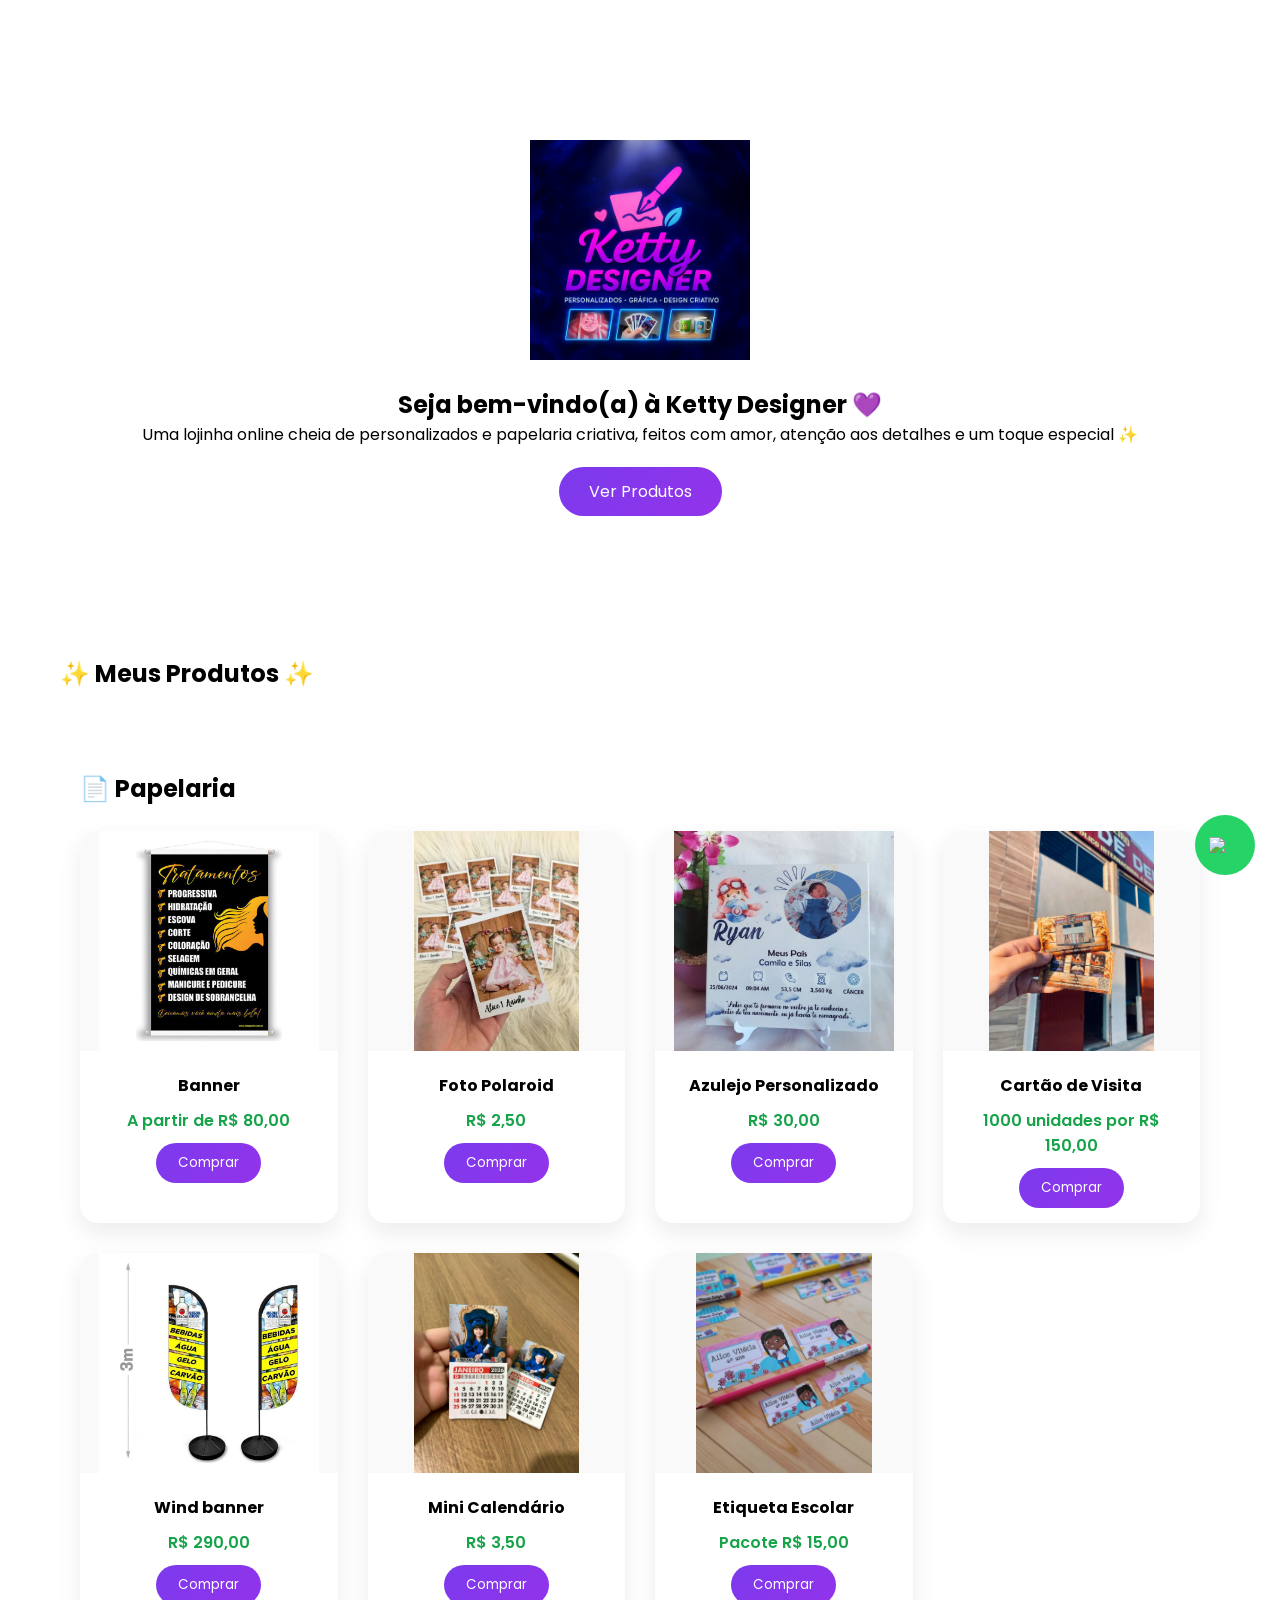
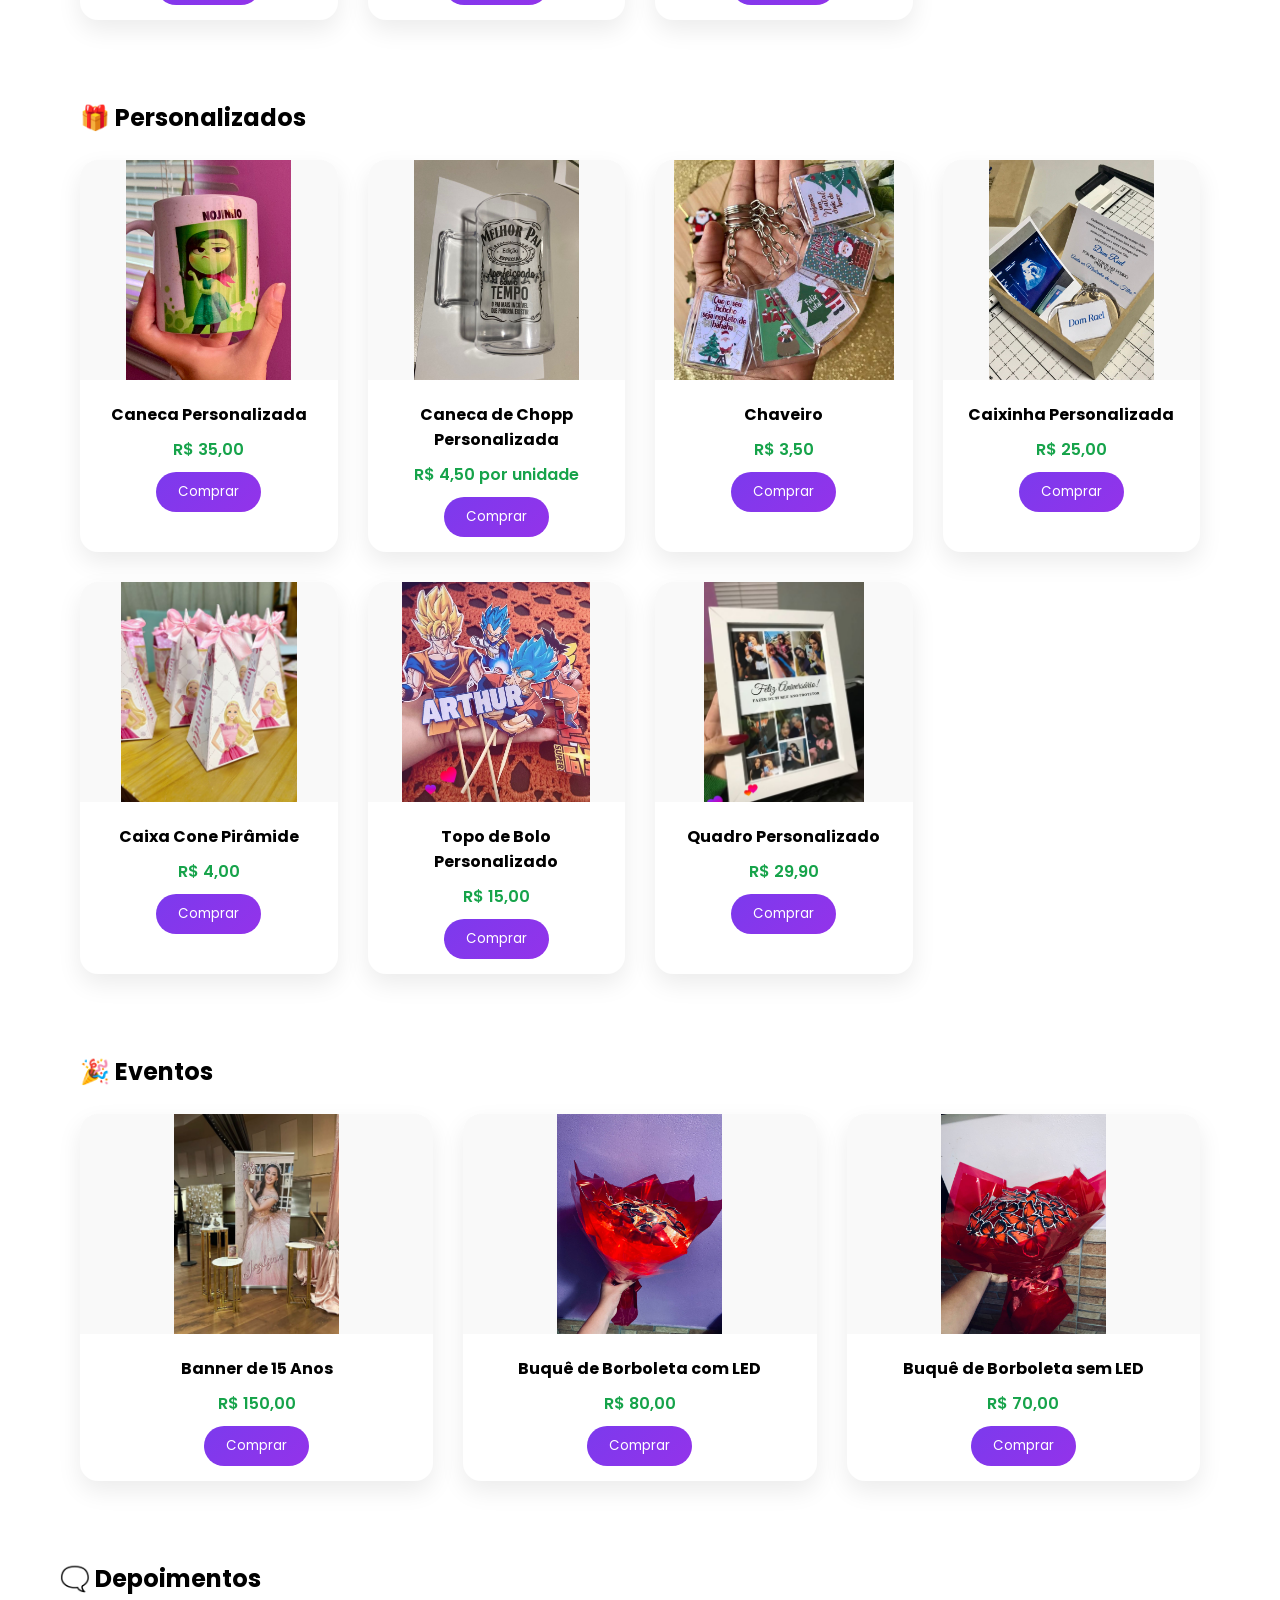
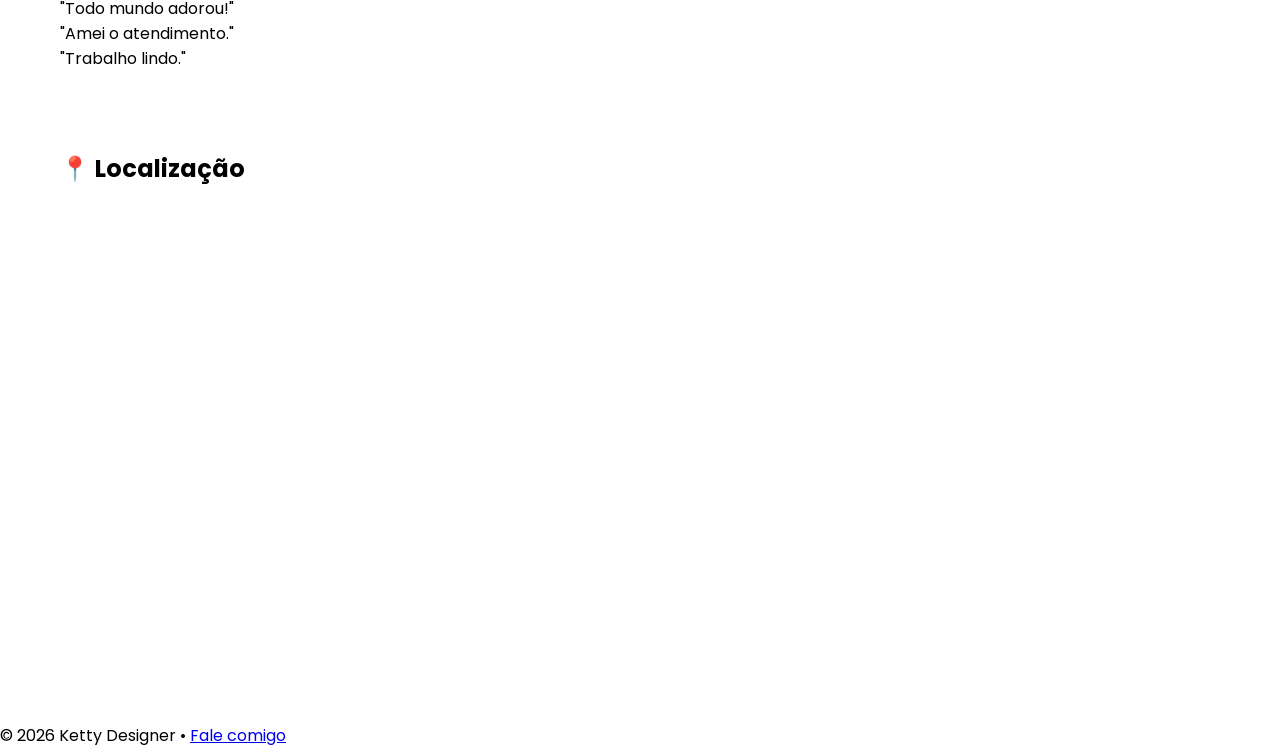
==== index.html @ 6b8a12e4 "Update index.html" ====
<!DOCTYPE html>
<html lang="pt-br">
<head>
  <meta charset="UTF-8">
  <title>Ketty Designer</title>
  <meta name="viewport" content="width=device-width, initial-scale=1.0">

  <link href="https://fonts.googleapis.com/css2?family=Poppins:wght@300;400;600;700&display=swap" rel="stylesheet">
  <link rel="stylesheet" href="css/style.css">
</head>
<body>

<section id="hero">
  <img src="img/logo.png" class="logo-hero">
  <h1>Seja bem-vindo(a) à Ketty Designer 💜</h1>
  <p>Uma lojinha online cheia de personalizados e papelaria criativa,
feitos com amor, atenção aos detalhes e um toque especial ✨</p>
  <button id="btn-ver-produtos">Ver Produtos</button>
</section>

<section id="produtos">
  <h2>✨ Meus Produtos ✨</h2>
  <div id="lista-produtos"></div>
</section>

<section id="depoimentos">
  <h2>🗨️ Depoimentos</h2>
  <div class="testimonial-container">
    <div class="testimonial-card">"Todo mundo adorou!"</div>
    <div class="testimonial-card">"Amei o atendimento."</div>
    <div class="testimonial-card">"Trabalho lindo."</div>
  </div>
</section>

<!-- LOCALIZAÇÃO FULL WIDTH -->
<section id="localizacao-full">
  <h2>📍 Localização</h2>
  <iframe src="https://www.google.com/maps/embed?pb=!1m18!1m12!1m3!1d2622.106461970633!2d-56.45246082558081!3d-30.369271546413685!2m3!1f0!2f0!3f0!3m2!1i1024!2i768!4f13.1!3m3!1m2!1s0x95ab09e5a61c1e95%3A0xd40b7a63eb550844!2sASD%20-%20Propaganda%2C%20Publicidade%20e%20Eventos!5e1!3m2!1spt-BR!2sbr!4v1770618969235!5m2!1spt-BR!2sbr" width="600" height="450" style="border:0;" allowfullscreen="" loading="lazy" referrerpolicy="no-referrer-when-downgrade"></iframe>
  </iframe>
</section>

<footer>
  © 2026 Ketty Designer • <a href="https://wa.me/5555999712009">Fale comigo</a>
</footer>

<a href="https://wa.me/5555999712009" class="whatsapp-float">
  <img src="https://cdn-icons-png.flaticon.com/512/124/124034.png">
</a>

<script src="js/main.js"></script>
</body>
</html>
---- css/style.css ----
* {
  margin: 0;
  padding: 0;
  box-sizing: border-box;
  font-family: 'Poppins', sans-serif;
}

section {
  max-width: 1200px;
  margin: 80px auto;
  padding: 0 20px;
}

#hero {
  text-align: center;
  padding: 60px 20px;
}

.logo-hero {
  max-width: 220px;
  margin-bottom: 20px;
}

#btn-ver-produtos {
  margin-top: 20px;
  padding: 12px 30px;
  border-radius: 999px;
  border: none;
  background: linear-gradient(135deg,#7c3aed,#9333ea);
  color: #fff;
  font-size: 16px;
  cursor: pointer;
}

.products {
  display: grid;
  grid-template-columns: repeat(auto-fit, minmax(240px, 1fr));
  gap: 30px;
  margin-top: 25px;
}

.card {
  background: #fff;
  border-radius: 18px;
  overflow: hidden;
  box-shadow: 0 10px 25px rgba(0,0,0,.08);
}

.card img {
  width: 100%;
  height: 220px;
  object-fit: contain;
  background: #f9f9f9;
}

.card .info {
  padding: 15px;
  text-align: center;
}

.price {
  color: #16a34a;
  font-weight: 600;
  margin: 10px 0;
}

.buy-btn {
  background: linear-gradient(135deg,#7c3aed,#9333ea);
  color: #fff;
  border: none;
  padding: 10px 22px;
  border-radius: 999px;
  cursor: pointer;
}

.modal {
  position: fixed;
  inset: 0;
  background: rgba(0,0,0,.6);
  display: none;
  align-items: center;
  justify-content: center;
}

.modal-content {
  background: #fff;
  padding: 25px;
  width: 90%;
  max-width: 420px;
  border-radius: 18px;
}

.pix-box {
  margin-top: 20px;
  background: #f9fafb;
  padding: 15px;
  border-radius: 14px;
  text-align: center;
}

.pix-box img {
  width: 220px;
  margin: 10px 0;
}

#pix-copia {
  width: 100%;
  padding: 10px;
  border-radius: 8px;
  border: 1px solid #ddd;
}

.whatsapp-float {
  position: fixed;
  bottom: 25px;
  right: 25px;
  width: 60px;
  height: 60px;
  background: #25D366;
  border-radius: 50%;
  display: flex;
  align-items: center;
  justify-content: center;
}

.whatsapp-float img {
  width: 32px;
}
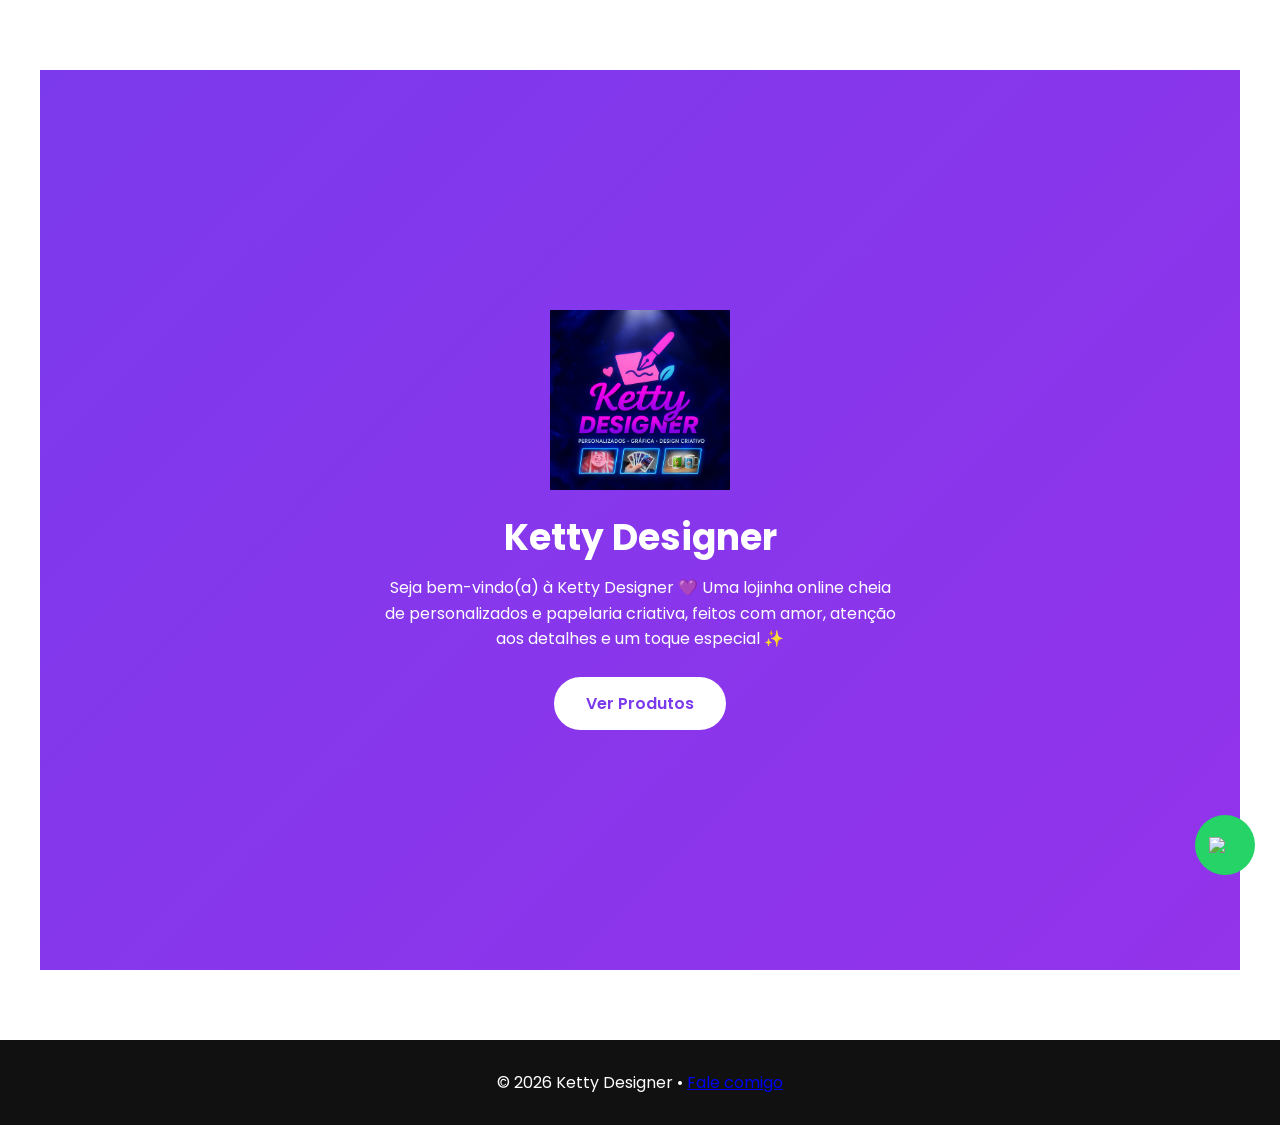
==== commit b6db85a2: "Update index.html" ====
--- a/index.html
+++ b/index.html
@@ -1,7 +1,7 @@
 <!DOCTYPE html>
 <html lang="pt-br">
 <head>
-  <meta charset="UTF-8">
+  <meta charset="UTF-8" />
   <title>Ketty Designer</title>
   <meta name="viewport" content="width=device-width, initial-scale=1.0">
 
@@ -10,40 +10,66 @@
 </head>
 <body>
 
+<!-- HERO -->
 <section id="hero">
-  <img src="img/logo.png" class="logo-hero">
-  <h1>Seja bem-vindo(a) à Ketty Designer 💜</h1>
-  <p>Uma lojinha online cheia de personalizados e papelaria criativa,
-feitos com amor, atenção aos detalhes e um toque especial ✨</p>
+  <img src="img/logo.png" alt="Ketty Designer" class="hero-logo">
+
+  <h1>Ketty Designer</h1>
+  <p>
+    Seja bem-vindo(a) à Ketty Designer 💜
+Uma lojinha online cheia de personalizados e papelaria criativa,
+feitos com amor, atenção aos detalhes e um toque especial ✨
+  </p>
+
   <button id="btn-ver-produtos">Ver Produtos</button>
 </section>
 
-<section id="produtos">
-  <h2>✨ Meus Produtos ✨</h2>
-  <div id="lista-produtos"></div>
-</section>
+<!-- CONTEÚDO PRINCIPAL (ESCONDIDO NO INÍCIO) -->
+<main id="conteudo">
 
-<section id="depoimentos">
-  <h2>🗨️ Depoimentos</h2>
-  <div class="testimonial-container">
-    <div class="testimonial-card">"Todo mundo adorou!"</div>
-    <div class="testimonial-card">"Amei o atendimento."</div>
-    <div class="testimonial-card">"Trabalho lindo."</div>
-  </div>
-</section>
+  <section id="produtos">
+    <h2>✨ Meus Produtos ✨</h2>
+    <div id="lista-produtos"></div>
+  </section>
 
-<!-- LOCALIZAÇÃO FULL WIDTH -->
-<section id="localizacao-full">
-  <h2>📍 Localização</h2>
-  <iframe src="https://www.google.com/maps/embed?pb=!1m18!1m12!1m3!1d2622.106461970633!2d-56.45246082558081!3d-30.369271546413685!2m3!1f0!2f0!3f0!3m2!1i1024!2i768!4f13.1!3m3!1m2!1s0x95ab09e5a61c1e95%3A0xd40b7a63eb550844!2sASD%20-%20Propaganda%2C%20Publicidade%20e%20Eventos!5e1!3m2!1spt-BR!2sbr!4v1770618969235!5m2!1spt-BR!2sbr" width="600" height="450" style="border:0;" allowfullscreen="" loading="lazy" referrerpolicy="no-referrer-when-downgrade"></iframe>
-  </iframe>
-</section>
+  <section id="depoimentos">
+    <h2>🗨️ Depoimentos</h2>
+
+    <div class="testimonial-container">
+      <div class="testimonial-card">
+        <h4>Karoline</h4>
+        <p>"Todo mundo adorou os personalizados."</p>
+      </div>
+
+      <div class="testimonial-card">
+        <h4>Maria Luiza</h4>
+        <p>"Lindo seu trabalho, amei o atendimento."</p>
+      </div>
+
+      <div class="testimonial-card">
+        <h4>Manu</h4>
+        <p>"Você faz um lindo trabalho."</p>
+      </div>
+    </div>
+  </section>
+
+  <section class="location">
+    <h2>📍 Localização</h2>
+    <p>Rua Sião, 225 Casa B, Bairro Santa Carmem, Quaraí - RS</p>
+
+    <iframe src="https://www.google.com/maps/embed?pb=!1m18!1m12!1m3!1d2622.106461970633!2d-56.45246082558081!3d-30.369271546413685!2m3!1f0!2f0!3f0!3m2!1i1024!2i768!4f13.1!3m3!1m2!1s0x95ab09e5a61c1e95%3A0xd40b7a63eb550844!2sASD%20-%20Propaganda%2C%20Publicidade%20e%20Eventos!5e1!3m2!1spt-BR!2sbr!4v1770618134380!5m2!1spt-BR!2sbr" width="600" height="450" style="border:0;" allowfullscreen="" loading="lazy" referrerpolicy="no-referrer-when-downgrade"></iframe>
+    </iframe>
+  </section>
+
+</main>
 
 <footer>
-  © 2026 Ketty Designer • <a href="https://wa.me/5555999712009">Fale comigo</a>
+  <p>© 2026 Ketty Designer •
+    <a href="https://wa.me/5555999712009" target="_blank">Fale comigo</a>
+  </p>
 </footer>
 
-<a href="https://wa.me/5555999712009" class="whatsapp-float">
+<a href="https://wa.me/5555999712009" target="_blank" class="whatsapp-float">
   <img src="https://cdn-icons-png.flaticon.com/512/124/124034.png">
 </a>
 
--- a/css/style.css
+++ b/css/style.css
@@ -5,45 +5,75 @@
   font-family: 'Poppins', sans-serif;
 }
 
+/* HERO */
+#hero {
+  min-height: 100vh;
+  background: linear-gradient(135deg,#7c3aed,#9333ea);
+  color: #fff;
+  display: flex;
+  flex-direction: column;
+  align-items: center;
+  justify-content: center;
+  text-align: center;
+  padding: 30px;
+}
+
+.hero-logo {
+  max-width: 180px;
+  margin-bottom: 20px;
+}
+
+#hero h1 {
+  font-size: 36px;
+  margin-bottom: 10px;
+}
+
+#hero p {
+  max-width: 520px;
+  margin-bottom: 25px;
+  line-height: 1.6;
+}
+
+#btn-ver-produtos {
+  padding: 14px 32px;
+  border-radius: 999px;
+  border: none;
+  cursor: pointer;
+  background: #fff;
+  color: #7c3aed;
+  font-weight: 600;
+  font-size: 16px;
+}
+
+/* CONTEÚDO */
+#conteudo {
+  display: none;
+}
+
+/* SEÇÕES */
 section {
   max-width: 1200px;
-  margin: 80px auto;
+  margin: 70px auto;
   padding: 0 20px;
 }
 
-#hero {
+h2 {
+  margin-bottom: 25px;
   text-align: center;
-  padding: 60px 20px;
 }
 
-.logo-hero {
-  max-width: 220px;
-  margin-bottom: 20px;
-}
-
-#btn-ver-produtos {
-  margin-top: 20px;
-  padding: 12px 30px;
-  border-radius: 999px;
-  border: none;
-  background: linear-gradient(135deg,#7c3aed,#9333ea);
-  color: #fff;
-  font-size: 16px;
-  cursor: pointer;
-}
-
+/* PRODUTOS */
 .products {
   display: grid;
-  grid-template-columns: repeat(auto-fit, minmax(240px, 1fr));
-  gap: 30px;
-  margin-top: 25px;
+  grid-template-columns: repeat(auto-fit,minmax(230px,1fr));
+  gap: 25px;
 }
 
 .card {
   background: #fff;
   border-radius: 18px;
   overflow: hidden;
-  box-shadow: 0 10px 25px rgba(0,0,0,.08);
+  box-shadow: 0 10px 30px rgba(0,0,0,.08);
 }
 
 .card img {
@@ -53,7 +83,7 @@
   background: #f9f9f9;
 }
 
-.card .info {
+.info {
   padding: 15px;
   text-align: center;
 }
@@ -73,43 +103,29 @@
   cursor: pointer;
 }
 
-.modal {
-  position: fixed;
-  inset: 0;
-  background: rgba(0,0,0,.6);
-  display: none;
-  align-items: center;
-  justify-content: center;
+/* DEPOIMENTOS */
+.testimonial-container {
+  display: grid;
+  grid-template-columns: repeat(auto-fit,minmax(250px,1fr));
+  gap: 20px;
 }
 
-.modal-content {
+.testimonial-card {
   background: #fff;
-  padding: 25px;
-  width: 90%;
-  max-width: 420px;
-  border-radius: 18px;
+  padding: 20px;
+  border-radius: 16px;
+  box-shadow: 0 6px 20px rgba(0,0,0,.07);
 }
 
-.pix-box {
-  margin-top: 20px;
-  background: #f9fafb;
-  padding: 15px;
-  border-radius: 14px;
-  text-align: center;
+/* LOCALIZAÇÃO */
+.location iframe {
+  width: 100%;
+  height: 300px;
+  border-radius: 16px;
+  border: none;
 }
 
-.pix-box img {
-  width: 220px;
-  margin: 10px 0;
-}
-
-#pix-copia {
-  width: 100%;
-  padding: 10px;
-  border-radius: 8px;
-  border: 1px solid #ddd;
-}
-
+/* WHATSAPP */
 .whatsapp-float {
   position: fixed;
   bottom: 25px;
@@ -126,3 +142,24 @@
 .whatsapp-float img {
   width: 32px;
 }
+
+/* FOOTER */
+footer {
+  background: #111;
+  color: #fff;
+  padding: 30px;
+  text-align: center;
+}
+
+/* ESPAÇAMENTO ENTRE CATEGORIAS */
+#lista-produtos > div {
+  margin-bottom: 80px;
+}
+
+#lista-produtos h3 {
+  margin-bottom: 30px;
+  margin-top: 40px;
+  font-size: 24px;
+  text-align: center;
+}
+
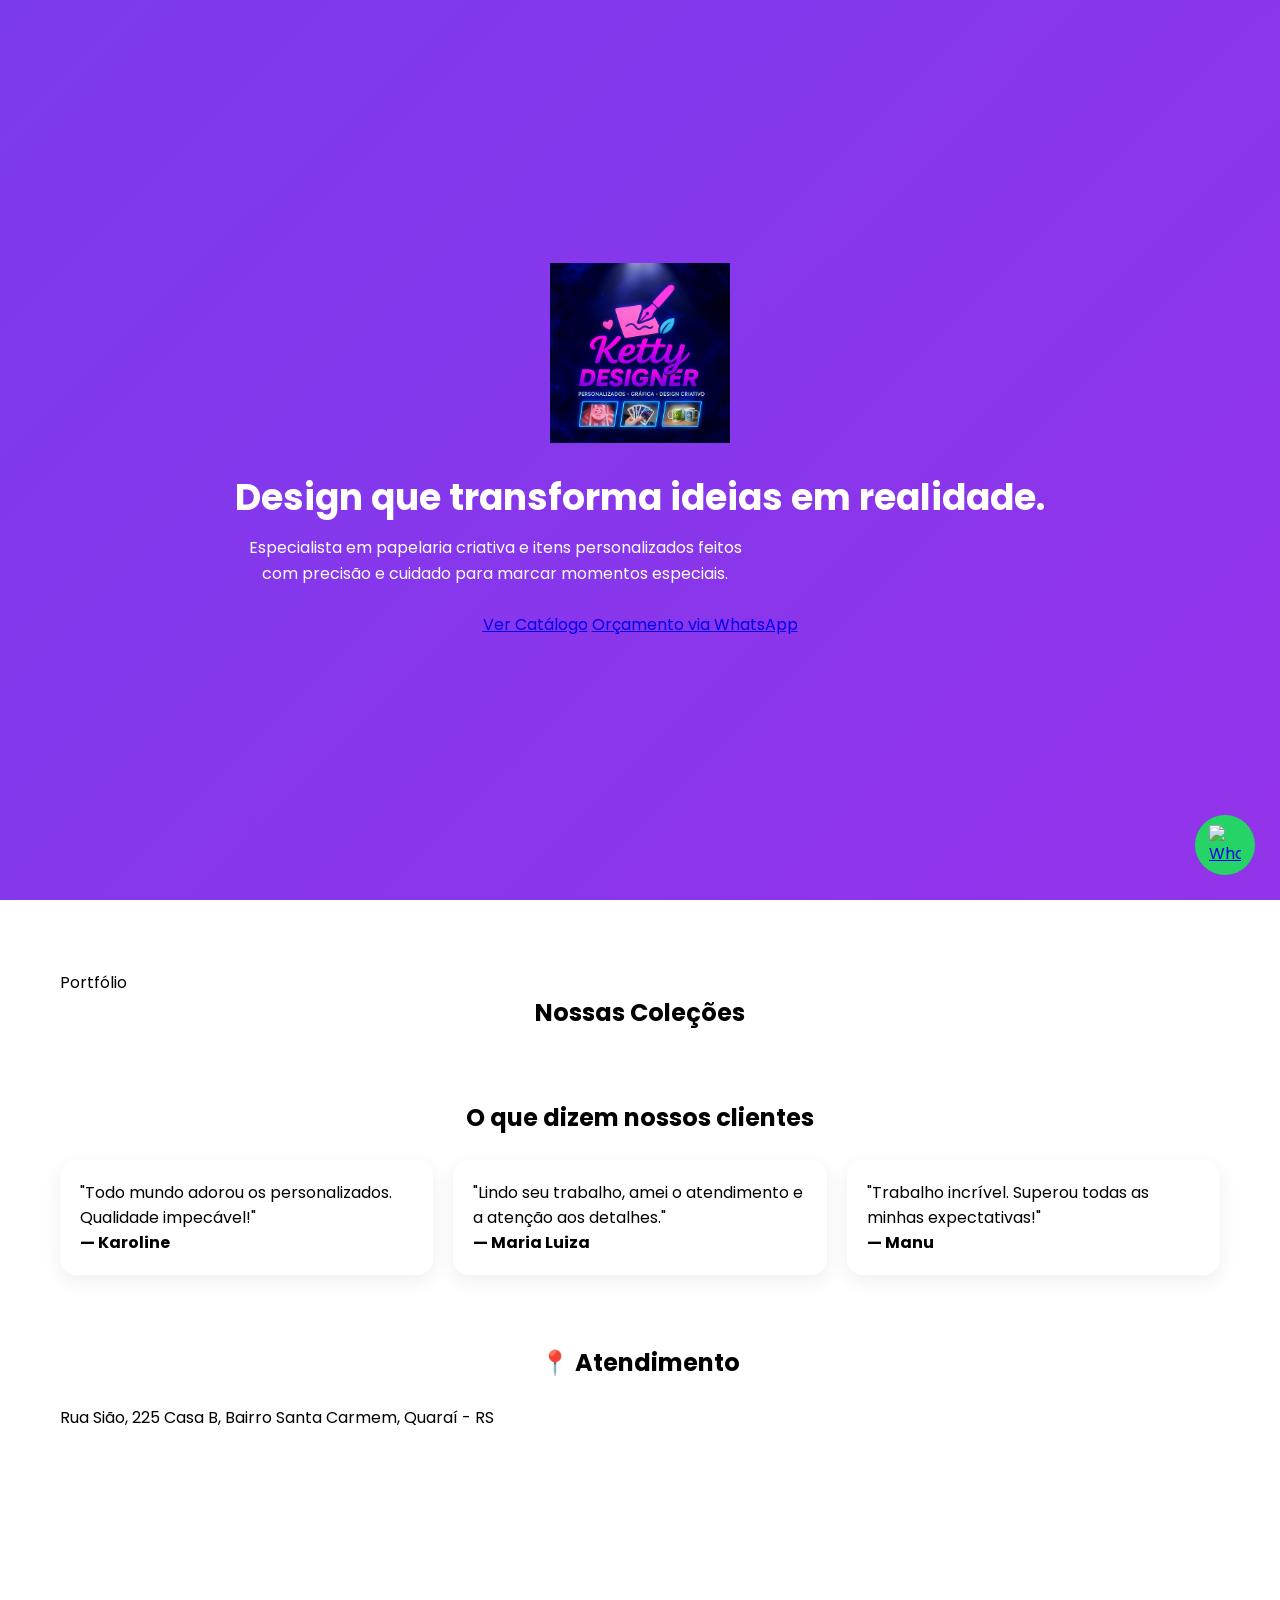
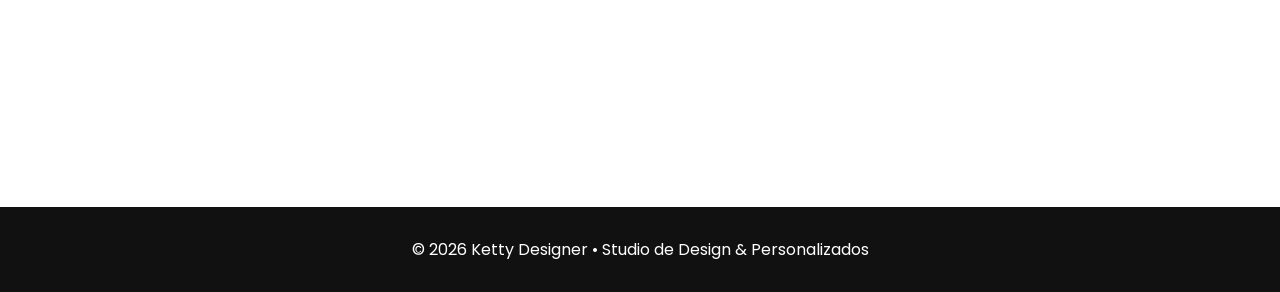
==== commit 12eeb9b2: "Update index.html" ====
--- a/index.html
+++ b/index.html
@@ -2,75 +2,71 @@
 <html lang="pt-br">
 <head>
   <meta charset="UTF-8" />
-  <title>Ketty Designer</title>
+  <title>Ketty Designer | Studio de Personalizados</title>
   <meta name="viewport" content="width=device-width, initial-scale=1.0">
-
   <link href="https://fonts.googleapis.com/css2?family=Poppins:wght@300;400;600;700&display=swap" rel="stylesheet">
   <link rel="stylesheet" href="css/style.css">
 </head>
 <body>
 
-<!-- HERO -->
-<section id="hero">
-  <img src="img/logo.png" alt="Ketty Designer" class="hero-logo">
+<header id="hero">
+  <div class="hero-container">
+    <img src="img/logo.png" alt="Ketty Designer" class="hero-logo">
+    <h1>Design que transforma ideias em realidade.</h1>
+    <p>Especialista em papelaria criativa e itens personalizados feitos com precisão e cuidado para marcar momentos especiais.</p>
+    <div class="hero-btns">
+        <a href="#produtos" class="btn-primary">Ver Catálogo</a>
+        <a href="https://wa.me/5555999712009" class="btn-secondary">Orçamento via WhatsApp</a>
+    </div>
+  </div>
+</header>
 
-  <h1>Ketty Designer</h1>
-  <p>
-    Seja bem-vindo(a) à Ketty Designer 💜
-Uma lojinha online cheia de personalizados e papelaria criativa,
-feitos com amor, atenção aos detalhes e um toque especial ✨
-  </p>
-
-  <button id="btn-ver-produtos">Ver Produtos</button>
-</section>
-
-<!-- CONTEÚDO PRINCIPAL (ESCONDIDO NO INÍCIO) -->
-<main id="conteudo">
-
+<main>
   <section id="produtos">
-    <h2>✨ Meus Produtos ✨</h2>
+    <div class="section-title">
+        <span>Portfólio</span>
+        <h2>Nossas Coleções</h2>
+    </div>
     <div id="lista-produtos"></div>
   </section>
 
   <section id="depoimentos">
-    <h2>🗨️ Depoimentos</h2>
-
+    <div class="section-title">
+        <h2>O que dizem nossos clientes</h2>
+    </div>
     <div class="testimonial-container">
       <div class="testimonial-card">
-        <h4>Karoline</h4>
-        <p>"Todo mundo adorou os personalizados."</p>
+        <p>"Todo mundo adorou os personalizados. Qualidade impecável!"</p>
+        <h4>— Karoline</h4>
       </div>
-
       <div class="testimonial-card">
-        <h4>Maria Luiza</h4>
-        <p>"Lindo seu trabalho, amei o atendimento."</p>
+        <p>"Lindo seu trabalho, amei o atendimento e a atenção aos detalhes."</p>
+        <h4>— Maria Luiza</h4>
       </div>
-
       <div class="testimonial-card">
-        <h4>Manu</h4>
-        <p>"Você faz um lindo trabalho."</p>
+        <p>"Trabalho incrível. Superou todas as minhas expectativas!"</p>
+        <h4>— Manu</h4>
       </div>
     </div>
   </section>
 
   <section class="location">
-    <h2>📍 Localização</h2>
-    <p>Rua Sião, 225 Casa B, Bairro Santa Carmem, Quaraí - RS</p>
-
-    <iframe src="https://www.google.com/maps/embed?pb=!1m18!1m12!1m3!1d2622.106461970633!2d-56.45246082558081!3d-30.369271546413685!2m3!1f0!2f0!3f0!3m2!1i1024!2i768!4f13.1!3m3!1m2!1s0x95ab09e5a61c1e95%3A0xd40b7a63eb550844!2sASD%20-%20Propaganda%2C%20Publicidade%20e%20Eventos!5e1!3m2!1spt-BR!2sbr!4v1770618134380!5m2!1spt-BR!2sbr" width="600" height="450" style="border:0;" allowfullscreen="" loading="lazy" referrerpolicy="no-referrer-when-downgrade"></iframe>
-    </iframe>
+    <div class="section-title">
+        <h2>📍 Atendimento</h2>
+        <p>Rua Sião, 225 Casa B, Bairro Santa Carmem, Quaraí - RS</p>
+    </div>
+    <div class="map-wrapper">
+        <iframe src="https://www.google.com/maps/embed?pb=!1m18!1m12!1m3!1d3434.5!2d-56.4!3d-30.4!2m3!1f0!2f0!3f0!3m2!1i1024!2i768!4f13.1!3m3!1m2!1s0x0%3A0x0!2zMzDCsDI0JzAwLjAiUyA1NsKwMjQnMDAuMCJX!5e0!3m2!1spt-BR!2sbr!4v123456789" allowfullscreen="" loading="lazy"></iframe>
+    </div>
   </section>
-
 </main>
 
 <footer>
-  <p>© 2026 Ketty Designer •
-    <a href="https://wa.me/5555999712009" target="_blank">Fale comigo</a>
-  </p>
+  <p>© 2026 Ketty Designer • Studio de Design & Personalizados</p>
 </footer>
 
 <a href="https://wa.me/5555999712009" target="_blank" class="whatsapp-float">
-  <img src="https://cdn-icons-png.flaticon.com/512/124/124034.png">
+  <img src="https://cdn-icons-png.flaticon.com/512/124/124034.png" alt="WhatsApp">
 </a>
 
 <script src="js/main.js"></script>
--- a/css/style.css
+++ b/css/style.css
@@ -163,3 +163,13 @@
   text-align: center;
 }
 
+/* DESCRIÇÃO DO PRODUTO */
+.descricao {
+  font-size: 13px;
+  color: #6b7280;
+  margin-top: -5px;
+  margin-bottom: 10px;
+  font-weight: 500;
+}
+
+
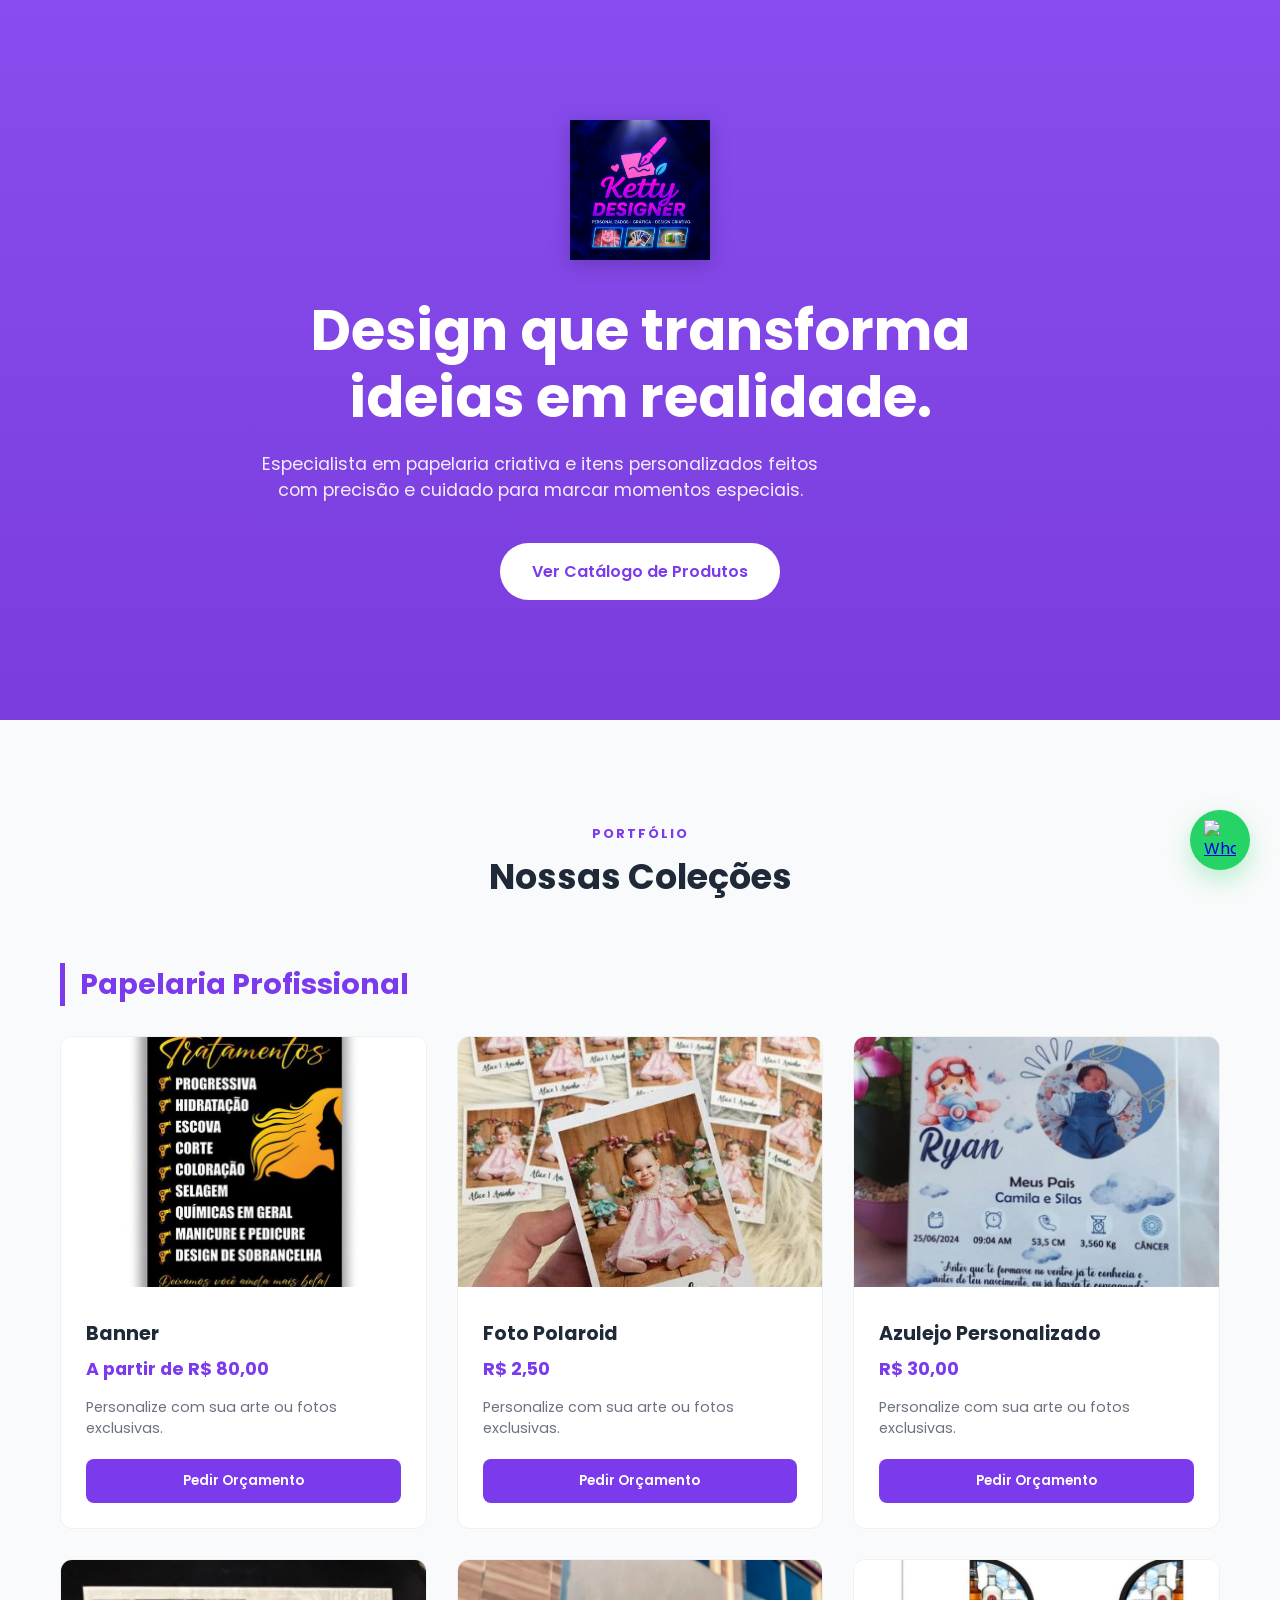
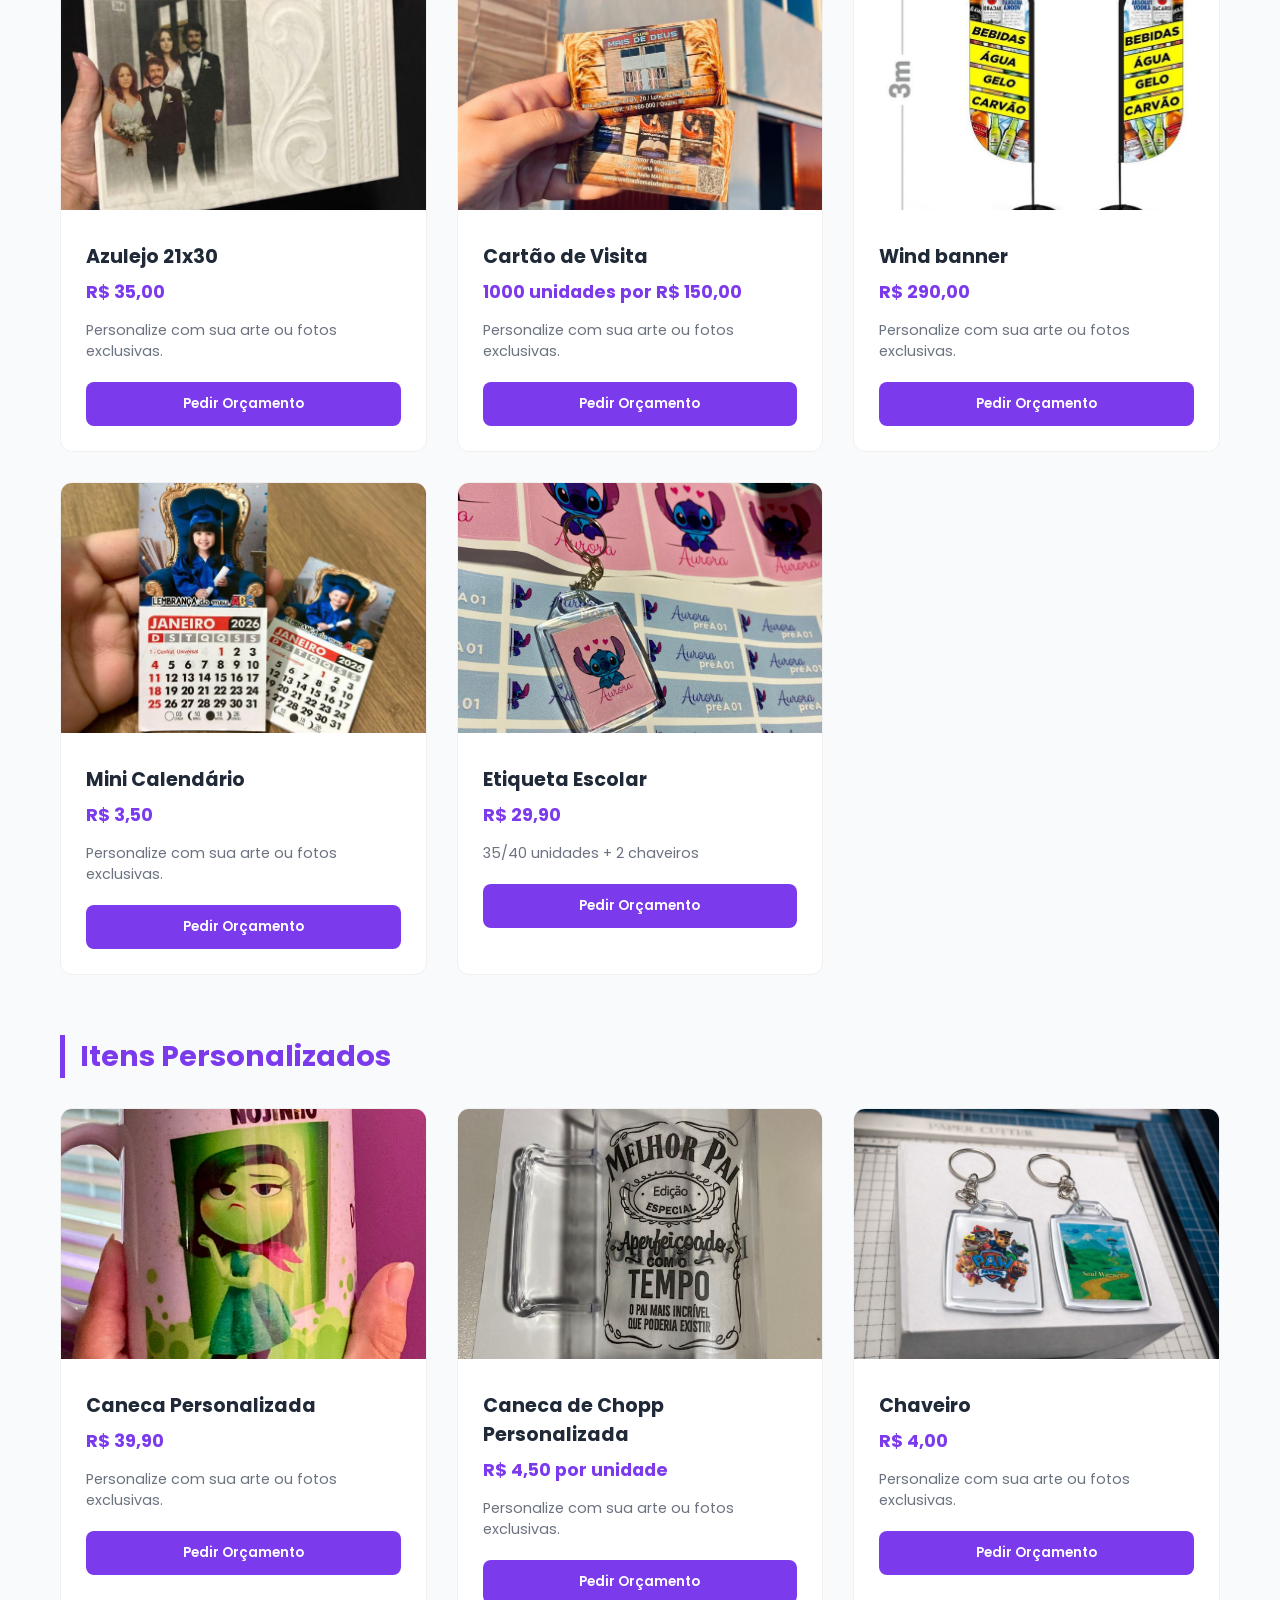
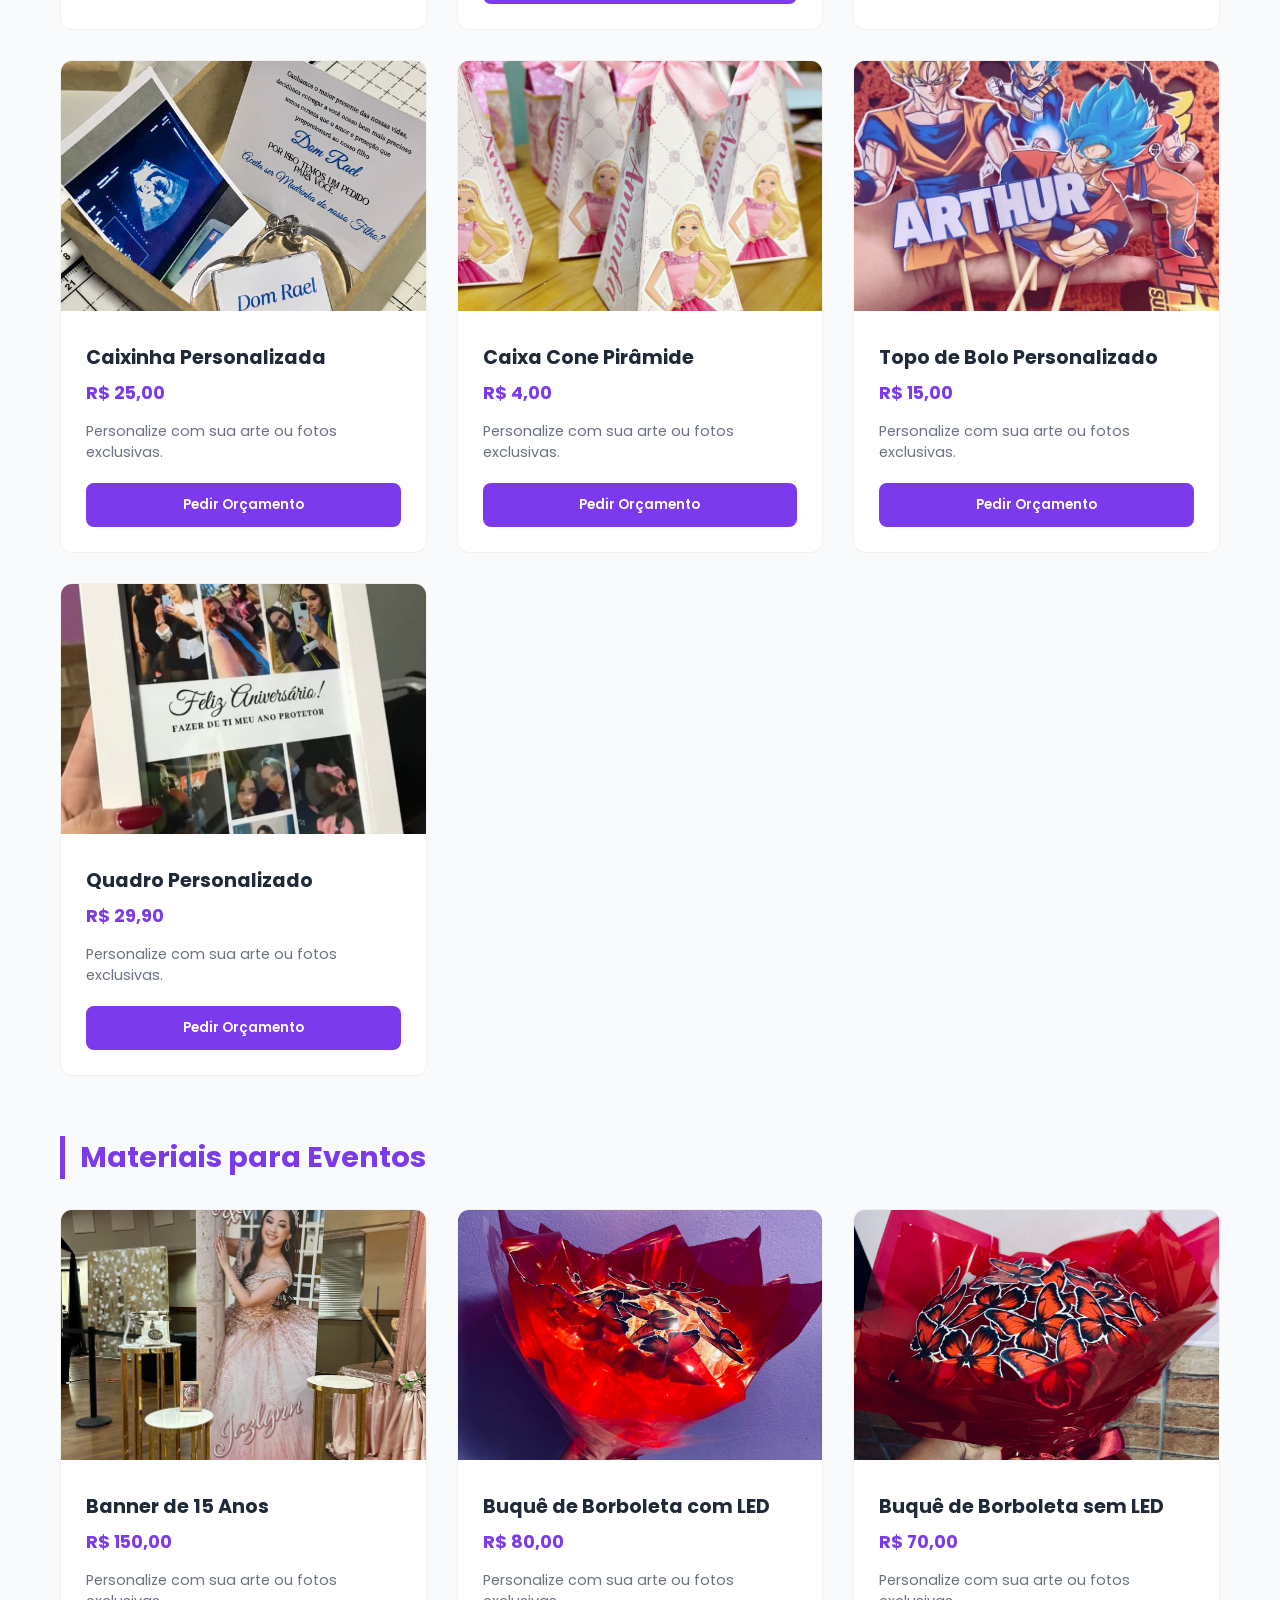
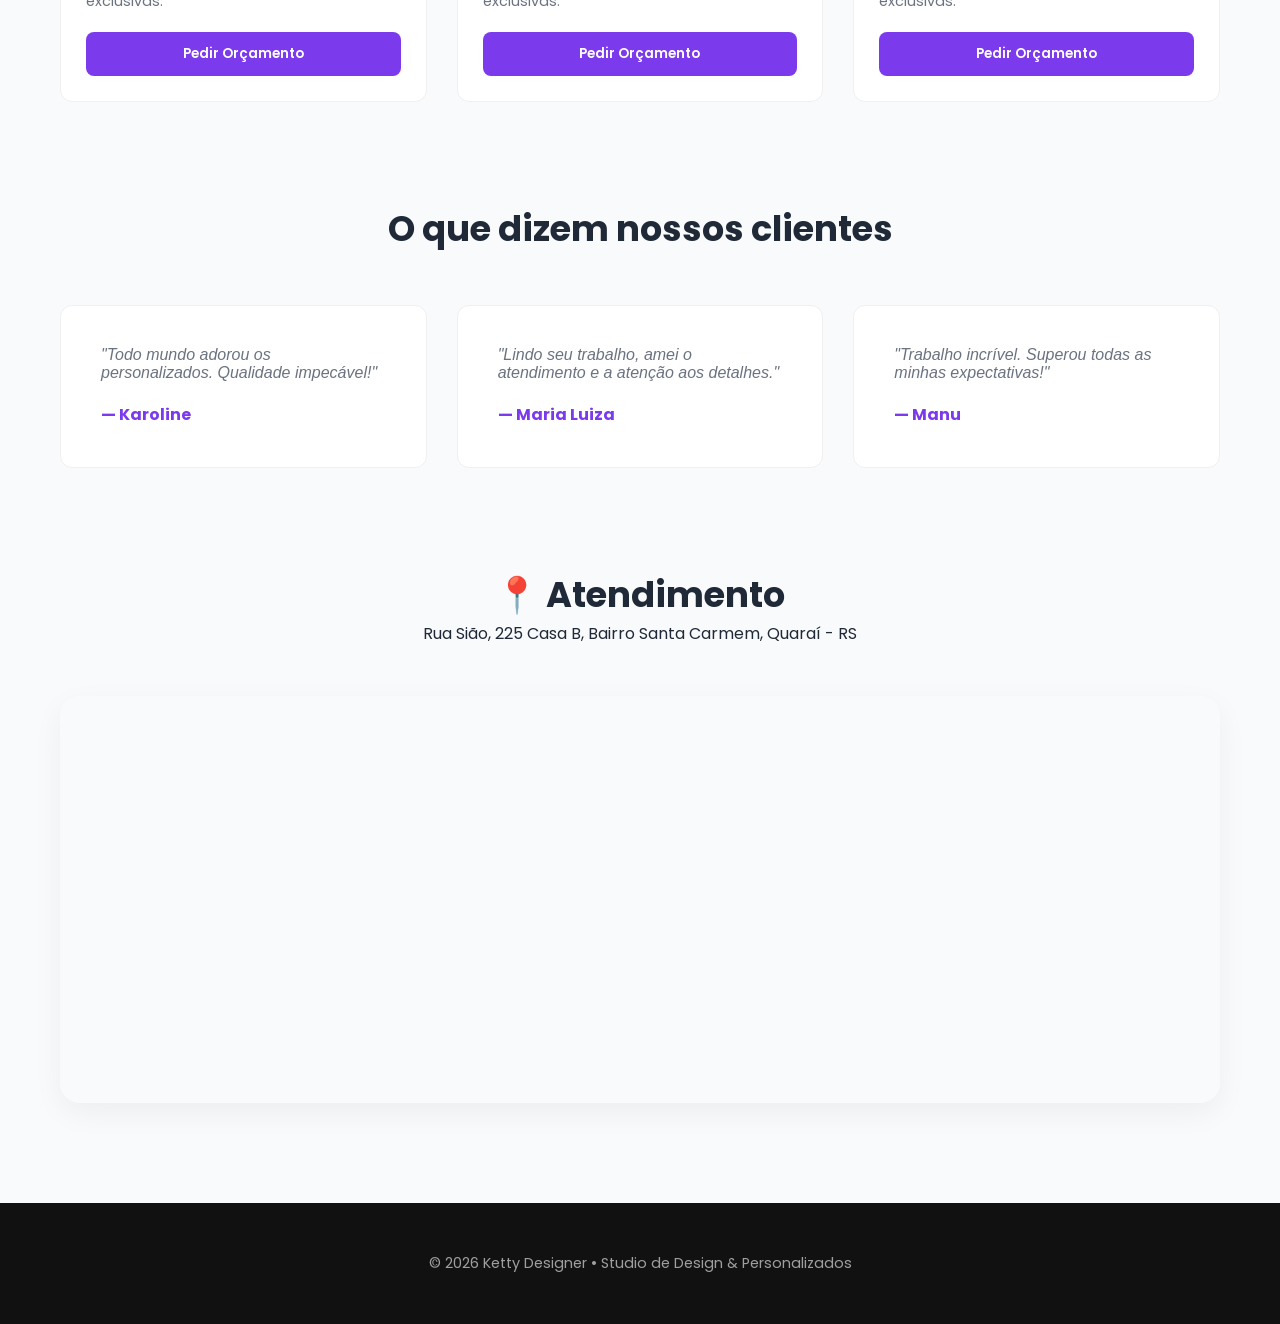
==== commit 31e3980f: "Update index.html" ====
--- a/index.html
+++ b/index.html
@@ -15,8 +15,7 @@
     <h1>Design que transforma ideias em realidade.</h1>
     <p>Especialista em papelaria criativa e itens personalizados feitos com precisão e cuidado para marcar momentos especiais.</p>
     <div class="hero-btns">
-        <a href="#produtos" class="btn-primary">Ver Catálogo</a>
-        <a href="https://wa.me/5555999712009" class="btn-secondary">Orçamento via WhatsApp</a>
+        <a href="#produtos" class="btn-primary">Ver Catálogo de Produtos</a>
     </div>
   </div>
 </header>
@@ -56,7 +55,7 @@
         <p>Rua Sião, 225 Casa B, Bairro Santa Carmem, Quaraí - RS</p>
     </div>
     <div class="map-wrapper">
-        <iframe src="https://www.google.com/maps/embed?pb=!1m18!1m12!1m3!1d3434.5!2d-56.4!3d-30.4!2m3!1f0!2f0!3f0!3m2!1i1024!2i768!4f13.1!3m3!1m2!1s0x0%3A0x0!2zMzDCsDI0JzAwLjAiUyA1NsKwMjQnMDAuMCJX!5e0!3m2!1spt-BR!2sbr!4v123456789" allowfullscreen="" loading="lazy"></iframe>
+        <iframe src="https://www.google.com/maps/embed?pb=!1m18!1m12!1m3!1d3464.7123!2d-56.3685!3d-30.4432!2m3!1f0!2f0!3f0!3m2!1i1024!2i768!4f13.1!3m3!1m2!1s0x0%3A0x0!2zMzDCsDI2JzM1LjUiUyA1NsKwMjInMDYuNiJX!5e0!3m2!1spt-BR!2sbr!4v1640000000000" allowfullscreen="" loading="lazy"></iframe>
     </div>
   </section>
 </main>
--- a/css/style.css
+++ b/css/style.css
@@ -1,175 +1,204 @@
+:root {
+  --primary: #7c3aed;
+  --primary-dark: #6d28d9;
+  --bg-light: #f9fafb;
+  --text-main: #1f2937;
+  --text-muted: #6b7280;
+}
+
 * {
-  margin: 0;
-  padding: 0;
-  box-sizing: border-box;
+  margin: 0; padding: 0; box-sizing: border-box;
   font-family: 'Poppins', sans-serif;
-}
-
-/* HERO */
+  scroll-behavior: smooth;
+}
+
+body {
+  background-color: var(--bg-light);
+  color: var(--text-main);
+}
+
+/* HERO MODERNIZADO */
 #hero {
-  min-height: 100vh;
-  background: linear-gradient(135deg,#7c3aed,#9333ea);
+  min-height: 80vh;
+  background: linear-gradient(rgba(124, 58, 237, 0.9), rgba(109, 40, 217, 0.9)), 
+              url('../img/hero-bg.jpg') no-repeat center center/cover;
   color: #fff;
   display: flex;
-  flex-direction: column;
   align-items: center;
   justify-content: center;
   text-align: center;
-  padding: 30px;
+  padding: 40px 20px;
 }
 
 .hero-logo {
-  max-width: 180px;
+  max-width: 140px;
+  margin-bottom: 30px;
+  filter: drop-shadow(0 4px 10px rgba(0,0,0,0.2));
+}
+
+#hero h1 {
+  font-size: clamp(2rem, 5vw, 3.5rem);
+  line-height: 1.2;
+  max-width: 800px;
   margin-bottom: 20px;
 }
 
-#hero h1 {
-  font-size: 36px;
-  margin-bottom: 10px;
-}
-
 #hero p {
-  max-width: 520px;
-  margin-bottom: 25px;
-  line-height: 1.6;
-}
-
-#btn-ver-produtos {
-  padding: 14px 32px;
-  border-radius: 999px;
-  border: none;
-  cursor: pointer;
-  background: #fff;
-  color: #7c3aed;
-  font-weight: 600;
-  font-size: 16px;
-}
-
-/* CONTEÚDO */
-#conteudo {
-  display: none;
-}
-
-/* SEÇÕES */
+  max-width: 600px;
+  font-size: 1.1rem;
+  opacity: 0.9;
+  margin-bottom: 40px;
+}
+
+.hero-btns {
+    display: flex;
+    gap: 15px;
+    justify-content: center;
+    flex-wrap: wrap;
+}
+
+.btn-primary, .btn-secondary {
+    padding: 16px 32px;
+    border-radius: 50px;
+    font-weight: 600;
+    text-decoration: none;
+    transition: 0.3s;
+}
+
+.btn-primary { background: #fff; color: var(--primary); }
+.btn-secondary { background: rgba(255,255,255,0.1); color: #fff; border: 1px solid #fff; }
+
+.btn-primary:hover { transform: translateY(-3px); box-shadow: 0 10px 20px rgba(0,0,0,0.2); }
+
+/* TÍTULOS DE SEÇÃO */
+.section-title {
+    text-align: center;
+    margin-bottom: 50px;
+}
+
+.section-title span {
+    color: var(--primary);
+    text-transform: uppercase;
+    font-weight: 700;
+    letter-spacing: 2px;
+    font-size: 0.8rem;
+}
+
+.section-title h2 { font-size: 2.2rem; margin-top: 5px; }
+
+/* CATEGORIAS E PRODUTOS */
 section {
   max-width: 1200px;
-  margin: 70px auto;
+  margin: 100px auto;
   padding: 0 20px;
 }
 
-h2 {
-  margin-bottom: 25px;
-  text-align: center;
-}
-
-/* PRODUTOS */
+#lista-produtos h3 {
+    font-size: 1.8rem;
+    color: var(--primary);
+    margin: 60px 0 30px;
+    border-left: 5px solid var(--primary);
+    padding-left: 15px;
+}
+
 .products {
   display: grid;
-  grid-template-columns: repeat(auto-fit,minmax(230px,1fr));
-  gap: 25px;
+  grid-template-columns: repeat(auto-fit, minmax(280px, 1fr));
+  gap: 30px;
 }
 
 .card {
   background: #fff;
-  border-radius: 18px;
+  border-radius: 12px;
   overflow: hidden;
-  box-shadow: 0 10px 30px rgba(0,0,0,.08);
+  transition: 0.4s;
+  border: 1px solid #f0f0f0;
+}
+
+.card:hover {
+  transform: translateY(-10px);
+  box-shadow: 0 20px 40px rgba(0,0,0,0.08);
 }
 
 .card img {
   width: 100%;
-  height: 220px;
-  object-fit: contain;
-  background: #f9f9f9;
-}
-
-.info {
-  padding: 15px;
-  text-align: center;
-}
+  height: 250px;
+  object-fit: cover; /* Melhor para fotos reais */
+}
+
+.info { padding: 25px; text-align: left; }
+
+.info h4 { font-size: 1.2rem; margin-bottom: 8px; }
 
 .price {
-  color: #16a34a;
-  font-weight: 600;
-  margin: 10px 0;
-}
+  color: var(--primary);
+  font-size: 1.1rem;
+  font-weight: 700;
+  margin-bottom: 15px;
+}
+
+.descricao { font-size: 0.9rem; color: var(--text-muted); margin-bottom: 20px; }
 
 .buy-btn {
-  background: linear-gradient(135deg,#7c3aed,#9333ea);
+  width: 100%;
+  background: var(--primary);
   color: #fff;
   border: none;
-  padding: 10px 22px;
-  border-radius: 999px;
+  padding: 12px;
+  border-radius: 8px;
   cursor: pointer;
-}
+  font-weight: 600;
+  transition: 0.3s;
+}
+
+.buy-btn:hover { background: var(--primary-dark); }
 
 /* DEPOIMENTOS */
 .testimonial-container {
   display: grid;
-  grid-template-columns: repeat(auto-fit,minmax(250px,1fr));
-  gap: 20px;
+  grid-template-columns: repeat(auto-fit, minmax(300px, 1fr));
+  gap: 30px;
 }
 
 .testimonial-card {
   background: #fff;
-  padding: 20px;
-  border-radius: 16px;
-  box-shadow: 0 6px 20px rgba(0,0,0,.07);
-}
-
-/* LOCALIZAÇÃO */
-.location iframe {
-  width: 100%;
-  height: 300px;
-  border-radius: 16px;
-  border: none;
-}
-
-/* WHATSAPP */
+  padding: 40px;
+  border-radius: 12px;
+  border: 1px solid #f0f0f0;
+}
+
+.testimonial-card p { font-style: italic; color: var(--text-muted); margin-bottom: 20px; }
+.testimonial-card h4 { color: var(--primary); }
+
+/* MAPA */
+.map-wrapper {
+    border-radius: 20px;
+    overflow: hidden;
+    box-shadow: 0 10px 30px rgba(0,0,0,0.05);
+}
+
+.location iframe { width: 100%; height: 400px; border: none; }
+
+/* WHATSAPP FLOAT */
 .whatsapp-float {
   position: fixed;
-  bottom: 25px;
-  right: 25px;
-  width: 60px;
-  height: 60px;
+  bottom: 30px; right: 30px;
+  width: 60px; height: 60px;
   background: #25D366;
   border-radius: 50%;
-  display: flex;
-  align-items: center;
-  justify-content: center;
-}
-
-.whatsapp-float img {
-  width: 32px;
-}
-
-/* FOOTER */
+  display: flex; align-items: center; justify-content: center;
+  box-shadow: 0 10px 25px rgba(37, 211, 102, 0.3);
+  z-index: 100;
+  transition: 0.3s;
+}
+
+.whatsapp-float:hover { transform: scale(1.1); }
+.whatsapp-float img { width: 32px; }
+
 footer {
   background: #111;
-  color: #fff;
-  padding: 30px;
+  color: rgba(255,255,255,0.6);
+  padding: 50px 20px;
   text-align: center;
-}
-
-/* ESPAÇAMENTO ENTRE CATEGORIAS */
-#lista-produtos > div {
-  margin-bottom: 80px;
-}
-
-#lista-produtos h3 {
-  margin-bottom: 30px;
-  margin-top: 40px;
-  font-size: 24px;
-  text-align: center;
-}
-
-/* DESCRIÇÃO DO PRODUTO */
-.descricao {
-  font-size: 13px;
-  color: #6b7280;
-  margin-top: -5px;
-  margin-bottom: 10px;
-  font-weight: 500;
-}
-
-
+  font-size: 0.9rem;
+}
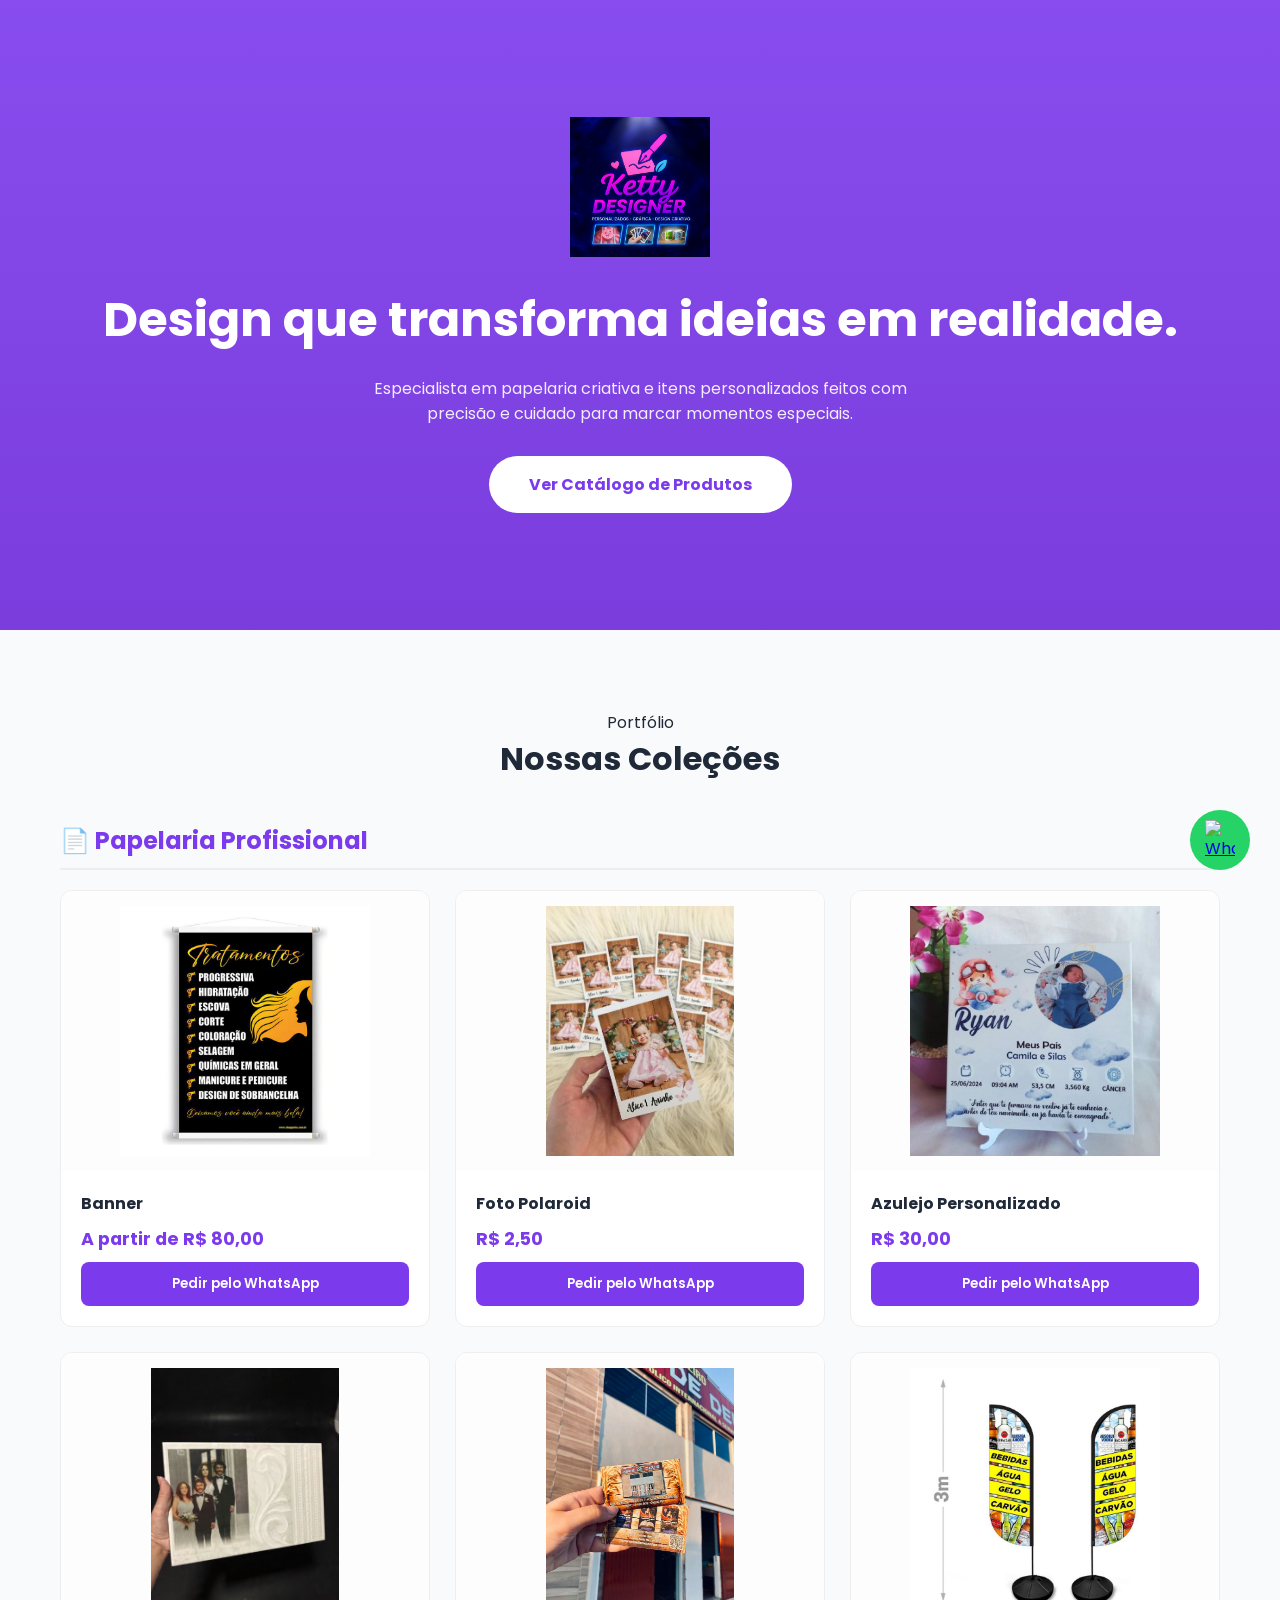
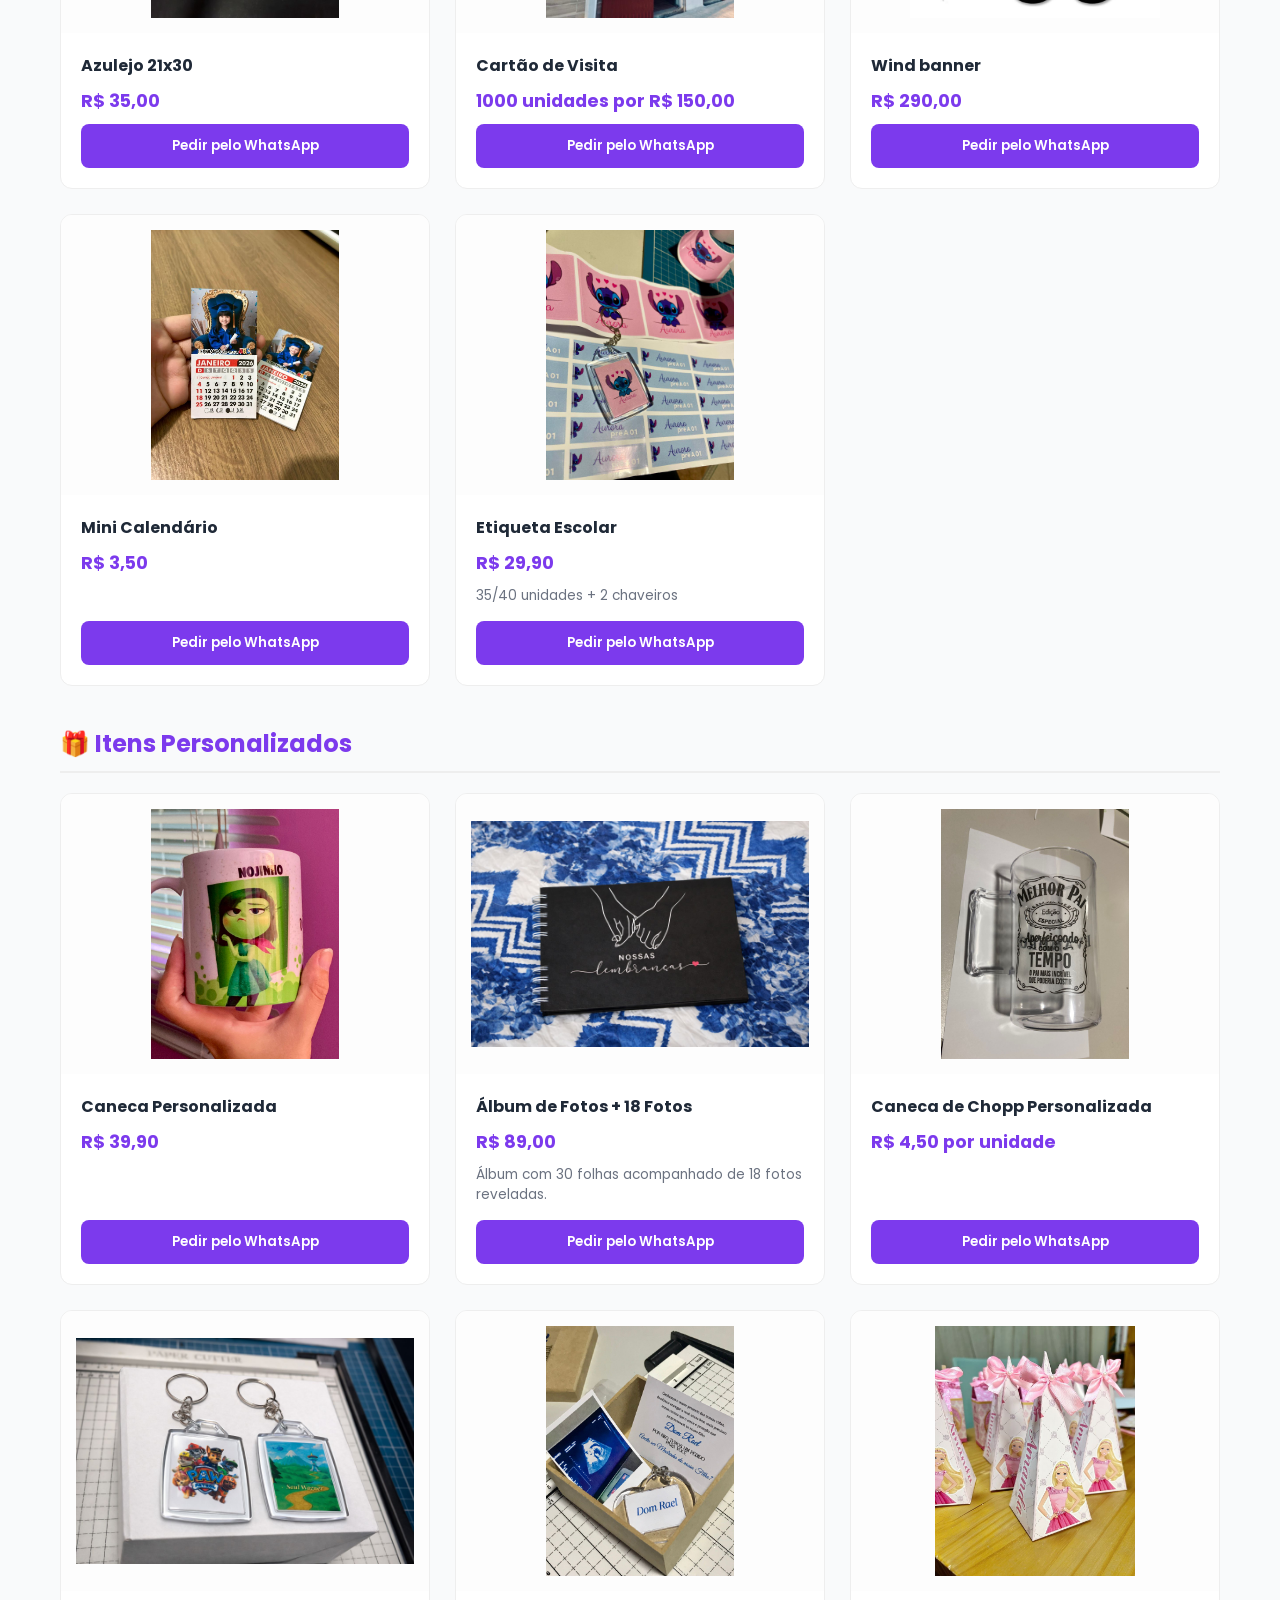
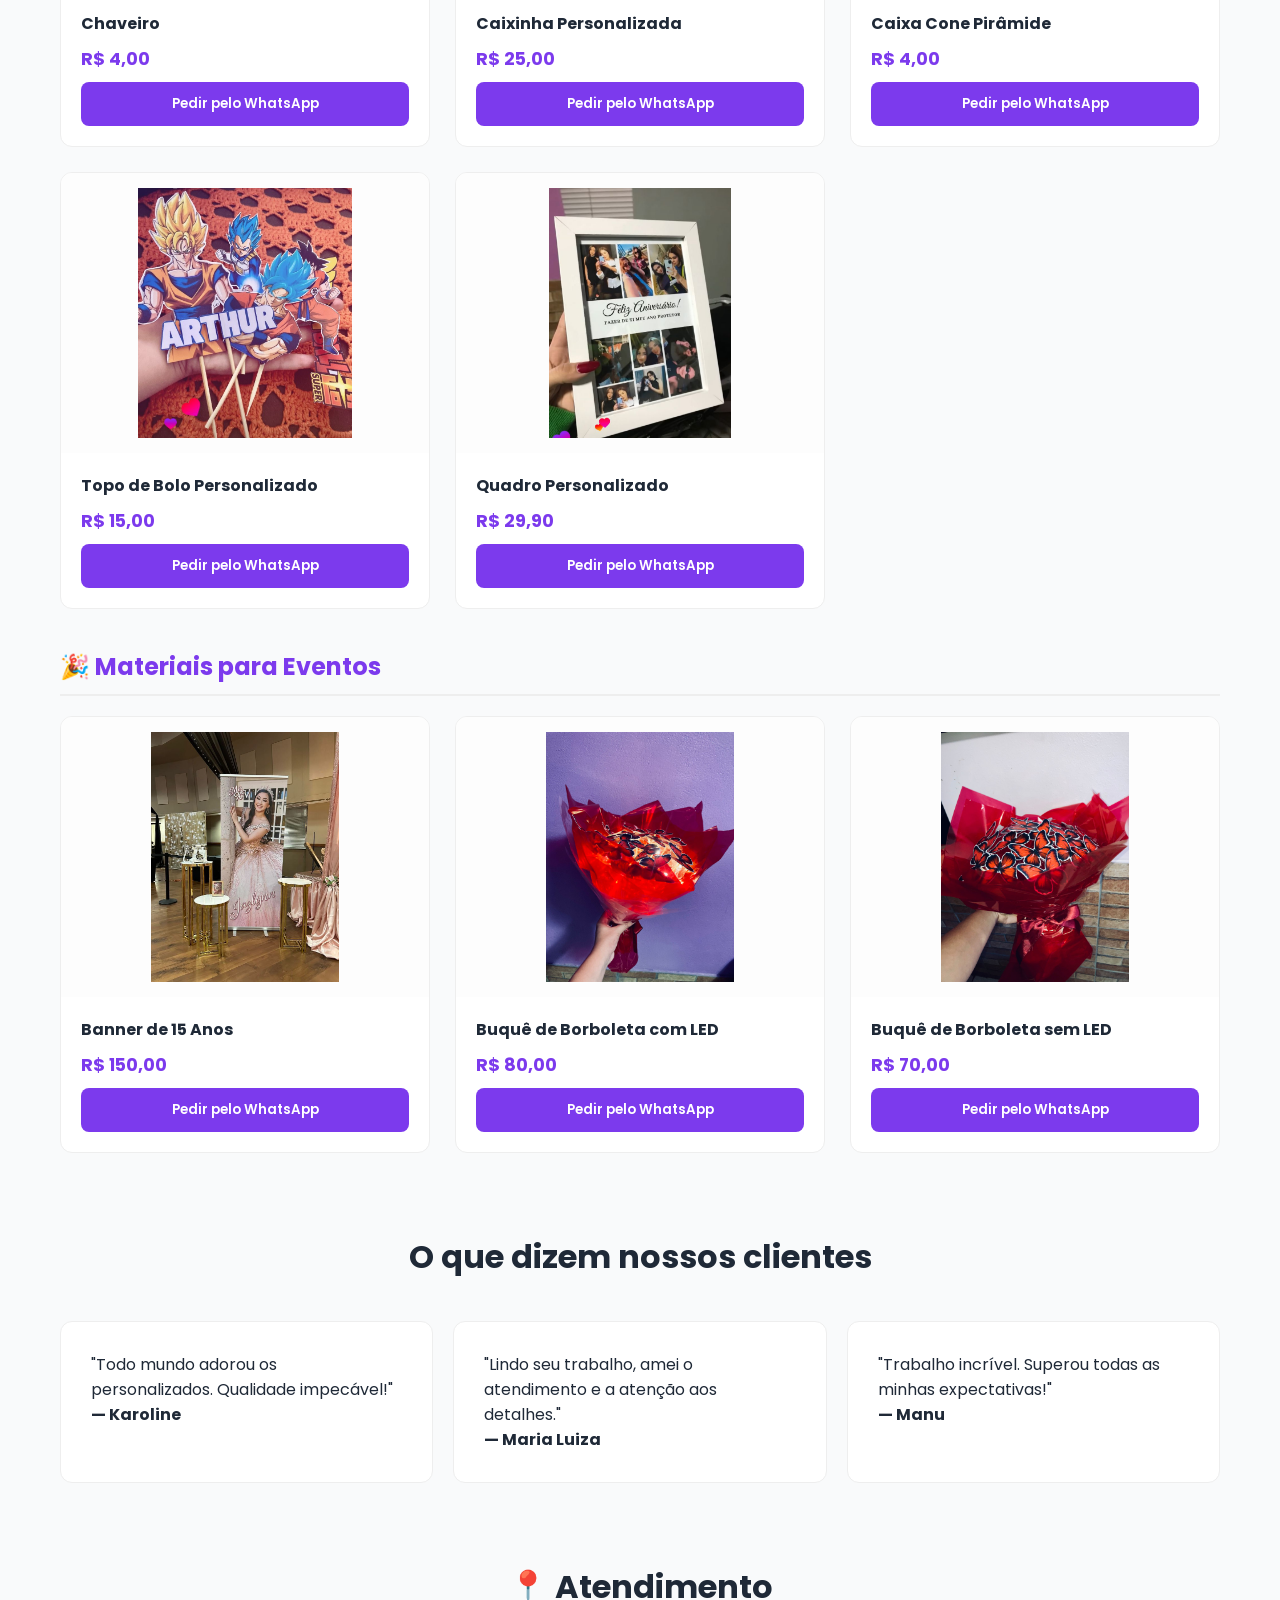
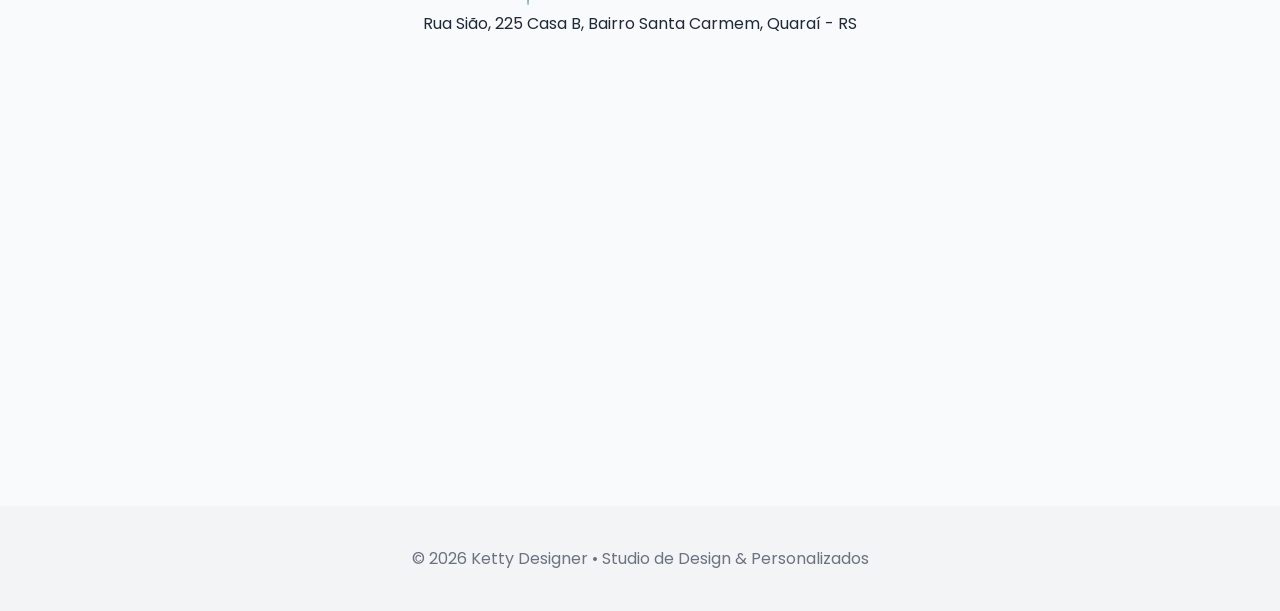
==== commit 71ad5a19: "Update index.html" ====
--- a/index.html
+++ b/index.html
@@ -55,7 +55,7 @@
         <p>Rua Sião, 225 Casa B, Bairro Santa Carmem, Quaraí - RS</p>
     </div>
     <div class="map-wrapper">
-        <iframe src="https://www.google.com/maps/embed?pb=!1m18!1m12!1m3!1d3464.7123!2d-56.3685!3d-30.4432!2m3!1f0!2f0!3f0!3m2!1i1024!2i768!4f13.1!3m3!1m2!1s0x0%3A0x0!2zMzDCsDI2JzM1LjUiUyA1NsKwMjInMDYuNiJX!5e0!3m2!1spt-BR!2sbr!4v1640000000000" allowfullscreen="" loading="lazy"></iframe>
+        <iframe src="https://www.google.com/maps/embed?pb=!1m18!1m12!1m3!1d2622.106461970633!2d-56.45246082558081!3d-30.369271546413685!2m3!1f0!2f0!3f0!3m2!1i1024!2i768!4f13.1!3m3!1m2!1s0x95ab09e5a61c1e95%3A0xd40b7a63eb550844!2sASD%20-%20Propaganda%2C%20Publicidade%20e%20Eventos!5e1!3m2!1spt-BR!2sbr!4v1772442692564!5m2!1spt-BR!2sbr" width="600" height="450" style="border:0;" allowfullscreen="" loading="lazy" referrerpolicy="no-referrer-when-downgrade"></iframe>
     </div>
   </section>
 </main>
--- a/css/style.css
+++ b/css/style.css
@@ -17,11 +17,9 @@
   color: var(--text-main);
 }
 
-/* HERO MODERNIZADO */
 #hero {
-  min-height: 80vh;
-  background: linear-gradient(rgba(124, 58, 237, 0.9), rgba(109, 40, 217, 0.9)), 
-              url('../img/hero-bg.jpg') no-repeat center center/cover;
+  min-height: 70vh;
+  background: linear-gradient(rgba(124, 58, 237, 0.9), rgba(109, 40, 217, 0.9));
   color: #fff;
   display: flex;
   align-items: center;
@@ -32,114 +30,89 @@
 
 .hero-logo {
   max-width: 140px;
-  margin-bottom: 30px;
-  filter: drop-shadow(0 4px 10px rgba(0,0,0,0.2));
+  margin-bottom: 20px;
 }
 
 #hero h1 {
-  font-size: clamp(2rem, 5vw, 3.5rem);
-  line-height: 1.2;
-  max-width: 800px;
+  font-size: clamp(2rem, 5vw, 3rem);
   margin-bottom: 20px;
 }
 
 #hero p {
   max-width: 600px;
-  font-size: 1.1rem;
+  margin: 0 auto 30px;
   opacity: 0.9;
-  margin-bottom: 40px;
 }
 
-.hero-btns {
-    display: flex;
-    gap: 15px;
-    justify-content: center;
-    flex-wrap: wrap;
-}
-
-.btn-primary, .btn-secondary {
-    padding: 16px 32px;
+.btn-primary {
+    display: inline-block;
+    padding: 16px 40px;
+    background: #fff;
+    color: var(--primary);
     border-radius: 50px;
-    font-weight: 600;
+    font-weight: 700;
     text-decoration: none;
     transition: 0.3s;
 }
 
-.btn-primary { background: #fff; color: var(--primary); }
-.btn-secondary { background: rgba(255,255,255,0.1); color: #fff; border: 1px solid #fff; }
+.btn-primary:hover { transform: translateY(-3px); box-shadow: 0 10px 20px rgba(0,0,0,0.1); }
 
-.btn-primary:hover { transform: translateY(-3px); box-shadow: 0 10px 20px rgba(0,0,0,0.2); }
-
-/* TÍTULOS DE SEÇÃO */
-.section-title {
-    text-align: center;
-    margin-bottom: 50px;
-}
-
-.section-title span {
-    color: var(--primary);
-    text-transform: uppercase;
-    font-weight: 700;
-    letter-spacing: 2px;
-    font-size: 0.8rem;
-}
-
-.section-title h2 { font-size: 2.2rem; margin-top: 5px; }
-
-/* CATEGORIAS E PRODUTOS */
 section {
   max-width: 1200px;
-  margin: 100px auto;
+  margin: 80px auto;
   padding: 0 20px;
 }
 
+.section-title { text-align: center; margin-bottom: 40px; }
+.section-title h2 { font-size: 2rem; }
+
 #lista-produtos h3 {
-    font-size: 1.8rem;
+    font-size: 1.5rem;
     color: var(--primary);
-    margin: 60px 0 30px;
-    border-left: 5px solid var(--primary);
-    padding-left: 15px;
+    margin: 40px 0 20px;
+    padding-bottom: 10px;
+    border-bottom: 2px solid #eee;
 }
 
 .products {
   display: grid;
   grid-template-columns: repeat(auto-fit, minmax(280px, 1fr));
-  gap: 30px;
+  gap: 25px;
 }
 
 .card {
   background: #fff;
   border-radius: 12px;
   overflow: hidden;
-  transition: 0.4s;
-  border: 1px solid #f0f0f0;
-}
-
-.card:hover {
-  transform: translateY(-10px);
-  box-shadow: 0 20px 40px rgba(0,0,0,0.08);
+  transition: 0.3s;
+  border: 1px solid #eee;
+  display: flex;
+  flex-direction: column;
 }
 
 .card img {
   width: 100%;
-  height: 250px;
-  object-fit: cover; /* Melhor para fotos reais */
+  height: 280px;
+  object-fit: contain; /* FOTO INTEIRA SEM ZOOM */
+  background: #fdfdfd;
+  padding: 15px;
 }
 
-.info { padding: 25px; text-align: left; }
+.info { padding: 20px; flex-grow: 1; display: flex; flex-direction: column; }
 
-.info h4 { font-size: 1.2rem; margin-bottom: 8px; }
+.info h4 { margin-bottom: 10px; }
 
 .price {
   color: var(--primary);
+  font-weight: 700;
   font-size: 1.1rem;
-  font-weight: 700;
-  margin-bottom: 15px;
+  margin-bottom: 10px;
 }
 
-.descricao { font-size: 0.9rem; color: var(--text-muted); margin-bottom: 20px; }
+.descricao { font-size: 0.85rem; color: var(--text-muted); margin-bottom: 15px; }
 
 .buy-btn {
+  margin-top: auto;
   width: 100%;
   background: var(--primary);
   color: #fff;
@@ -148,57 +121,28 @@
   border-radius: 8px;
   cursor: pointer;
   font-weight: 600;
-  transition: 0.3s;
 }
 
-.buy-btn:hover { background: var(--primary-dark); }
-
-/* DEPOIMENTOS */
 .testimonial-container {
   display: grid;
-  grid-template-columns: repeat(auto-fit, minmax(300px, 1fr));
-  gap: 30px;
+  grid-template-columns: repeat(auto-fit, minmax(280px, 1fr));
+  gap: 20px;
 }
 
-.testimonial-card {
-  background: #fff;
-  padding: 40px;
-  border-radius: 12px;
-  border: 1px solid #f0f0f0;
-}
+.testimonial-card { background: #fff; padding: 30px; border-radius: 12px; border: 1px solid #eee; }
 
-.testimonial-card p { font-style: italic; color: var(--text-muted); margin-bottom: 20px; }
-.testimonial-card h4 { color: var(--primary); }
+.map-wrapper { border-radius: 15px; overflow: hidden; height: 350px; }
+.location iframe { width: 100%; height: 100%; border: none; }
 
-/* MAPA */
-.map-wrapper {
-    border-radius: 20px;
-    overflow: hidden;
-    box-shadow: 0 10px 30px rgba(0,0,0,0.05);
-}
-
-.location iframe { width: 100%; height: 400px; border: none; }
-
-/* WHATSAPP FLOAT */
 .whatsapp-float {
-  position: fixed;
-  bottom: 30px; right: 30px;
+  position: fixed; bottom: 30px; right: 30px;
   width: 60px; height: 60px;
   background: #25D366;
   border-radius: 50%;
   display: flex; align-items: center; justify-content: center;
-  box-shadow: 0 10px 25px rgba(37, 211, 102, 0.3);
   z-index: 100;
-  transition: 0.3s;
 }
 
-.whatsapp-float:hover { transform: scale(1.1); }
-.whatsapp-float img { width: 32px; }
+.whatsapp-float img { width: 30px; }
 
-footer {
-  background: #111;
-  color: rgba(255,255,255,0.6);
-  padding: 50px 20px;
-  text-align: center;
-  font-size: 0.9rem;
-}
+footer { padding: 40px; text-align: center; background: #f3f4f6; color: var(--text-muted); }
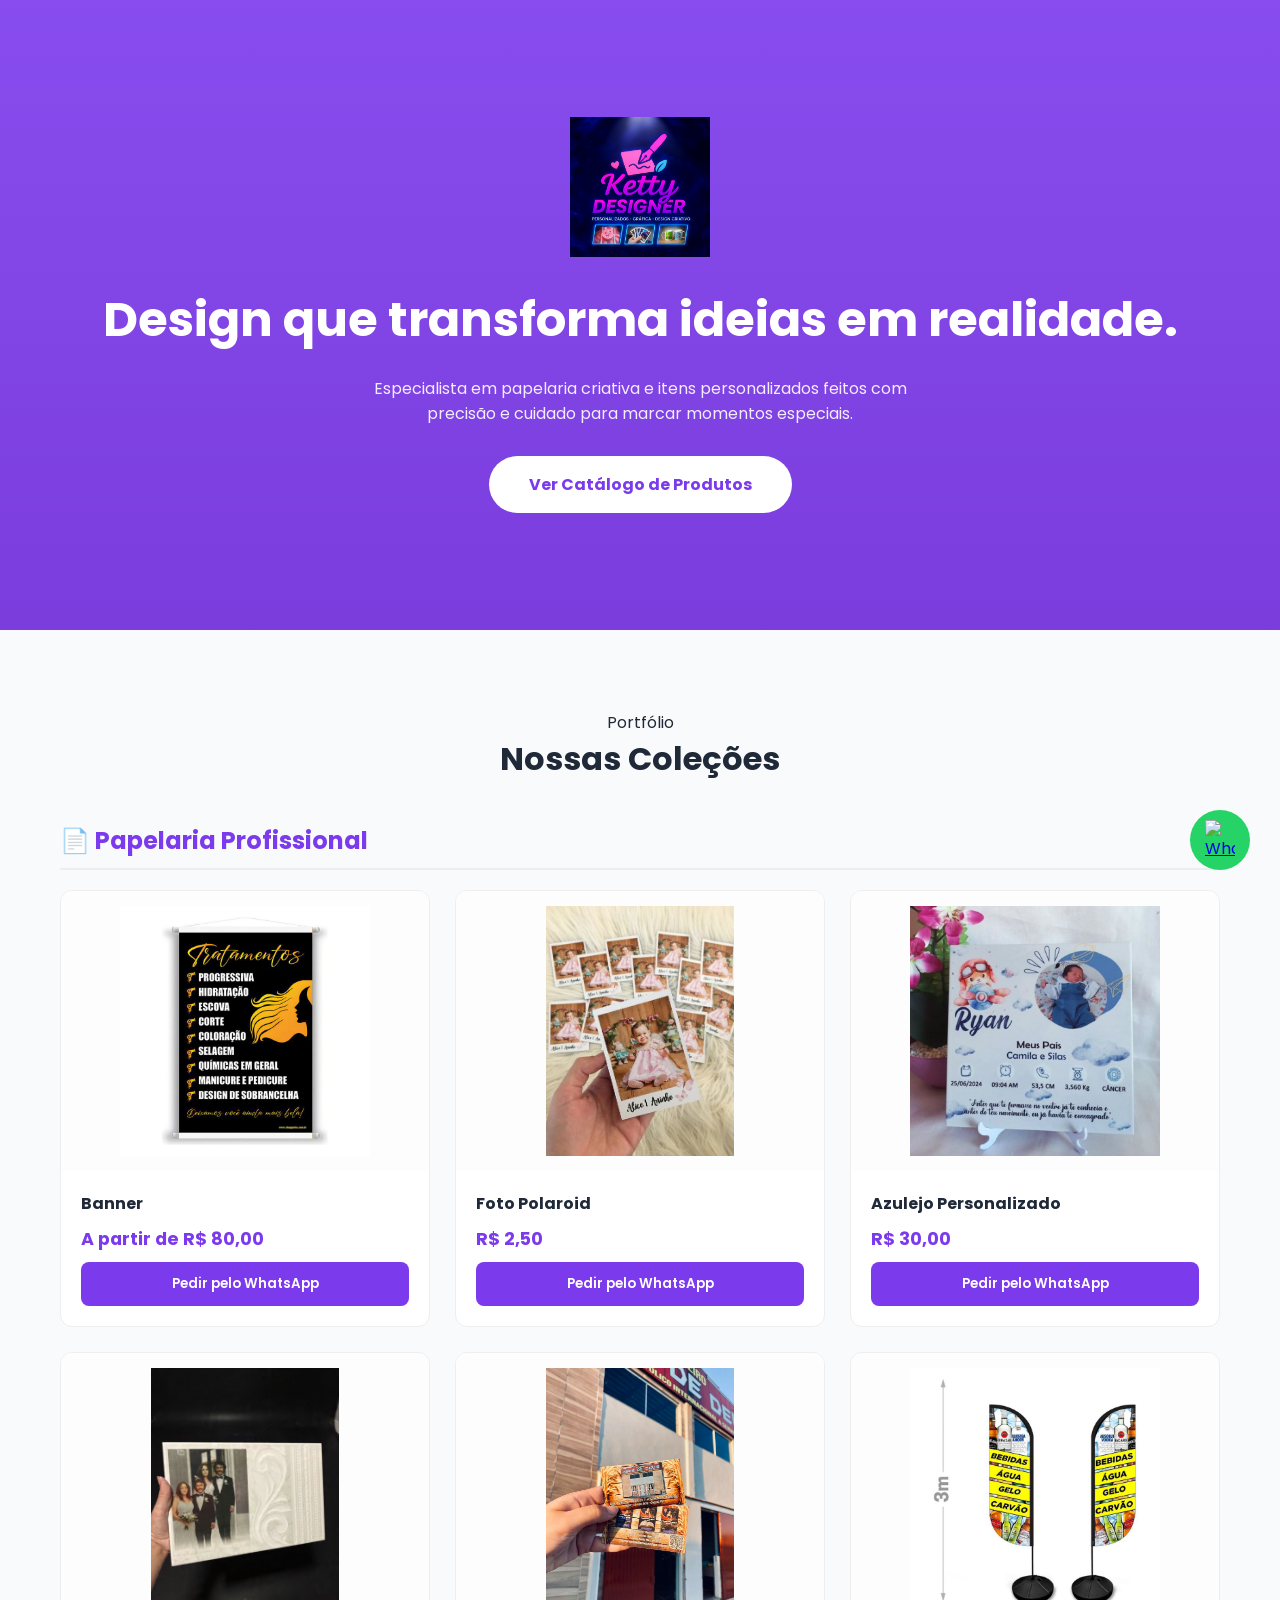
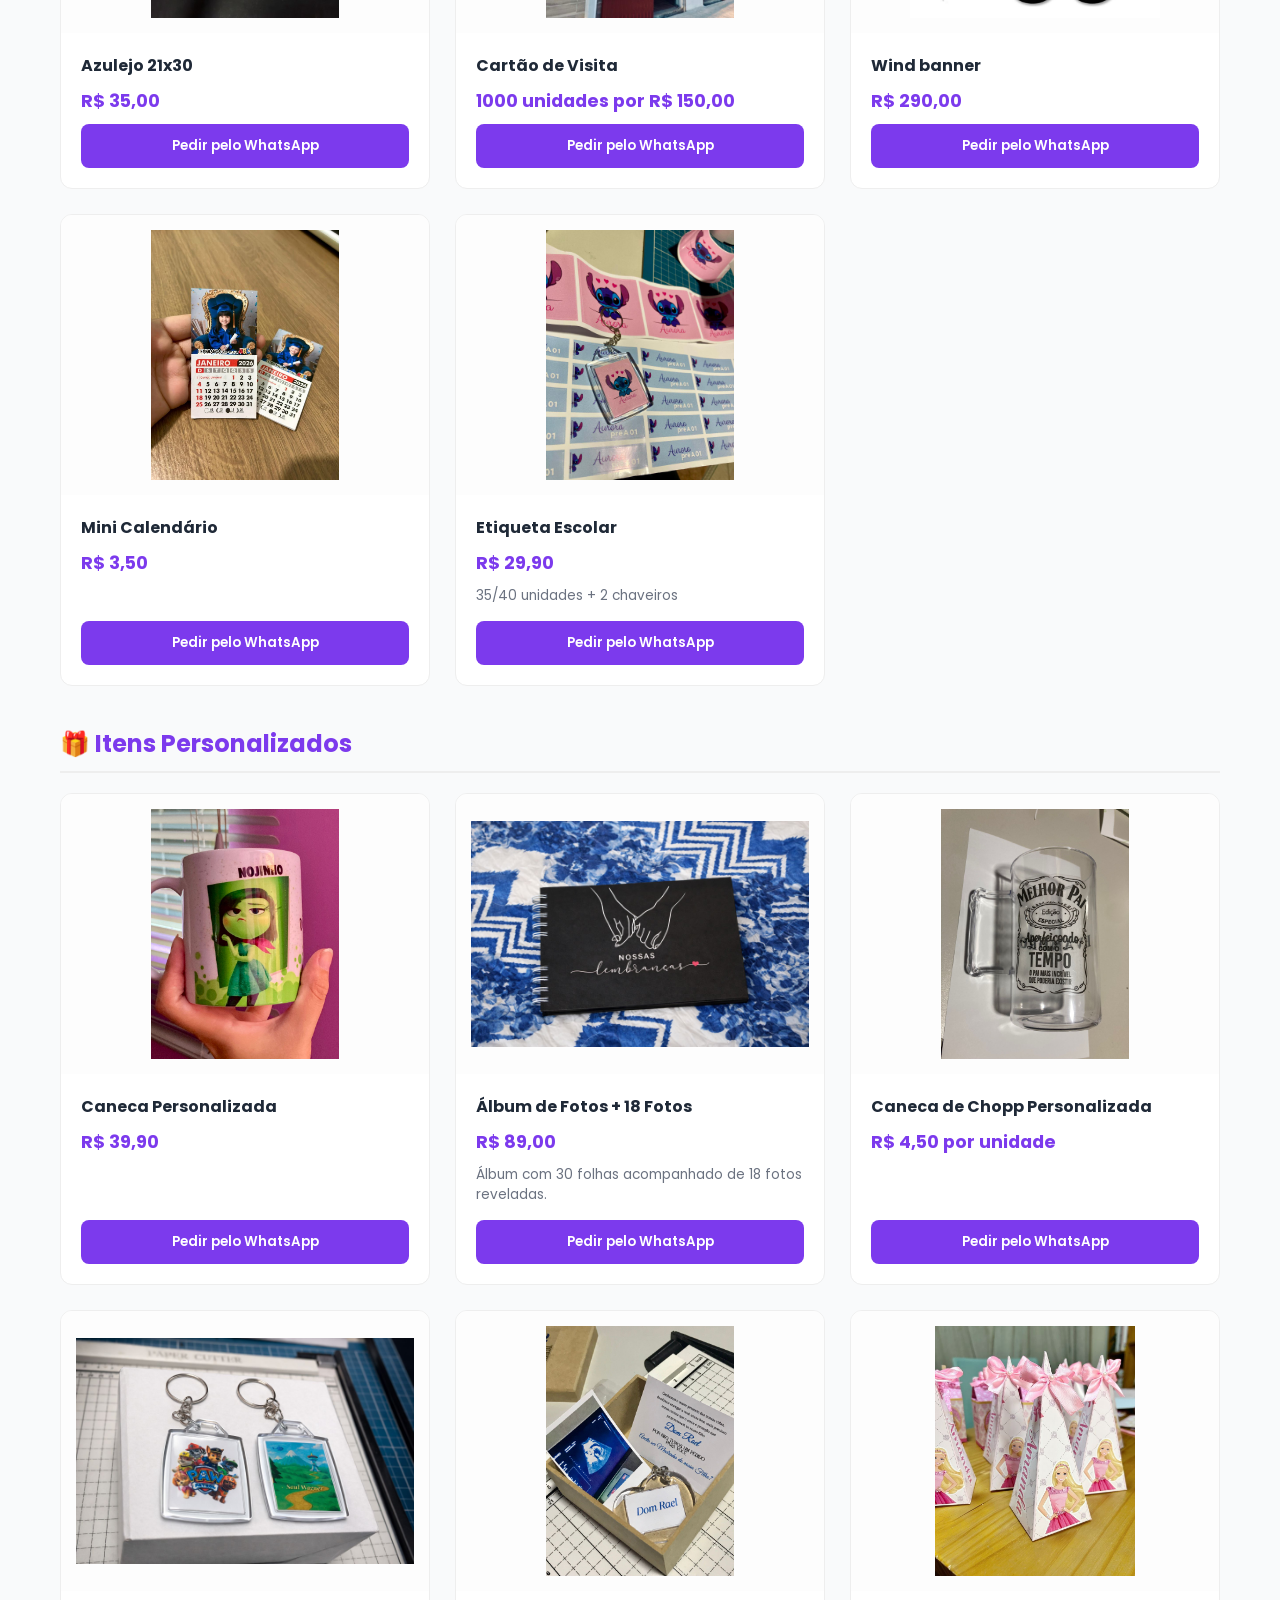
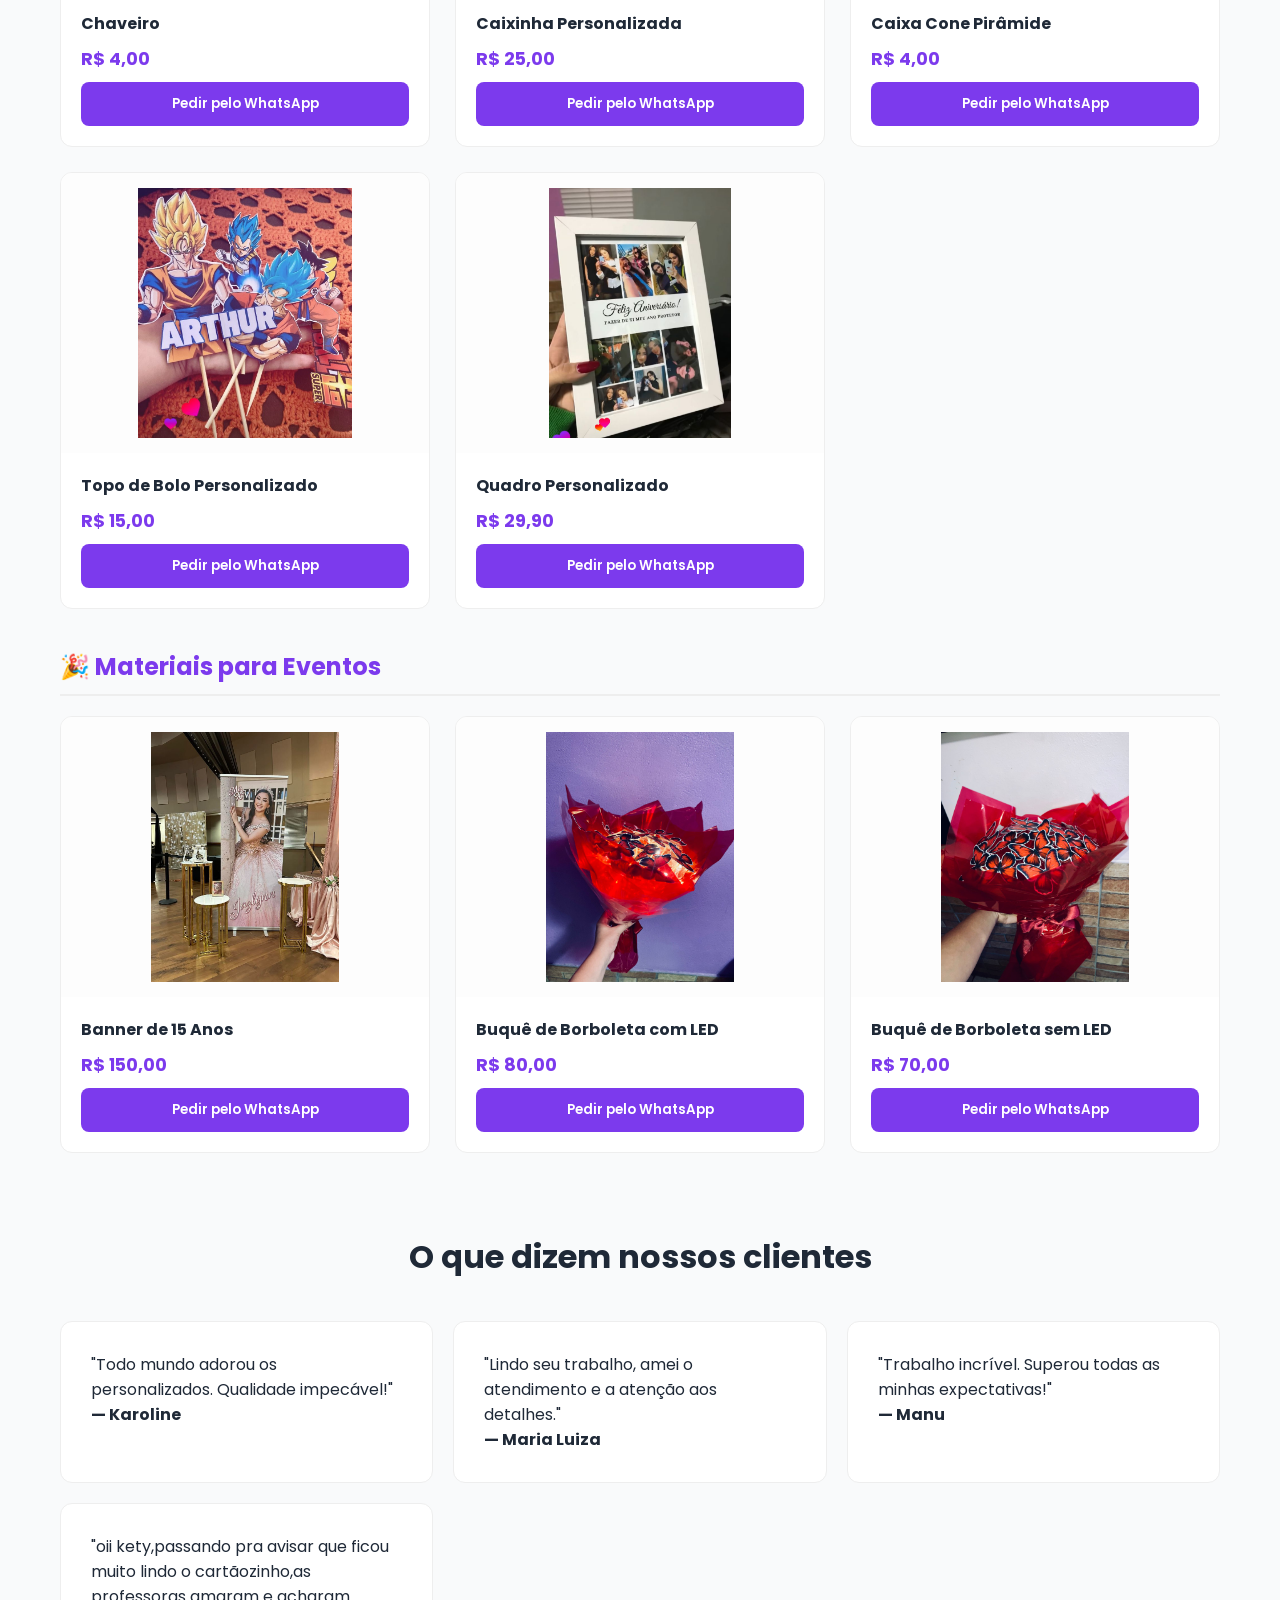
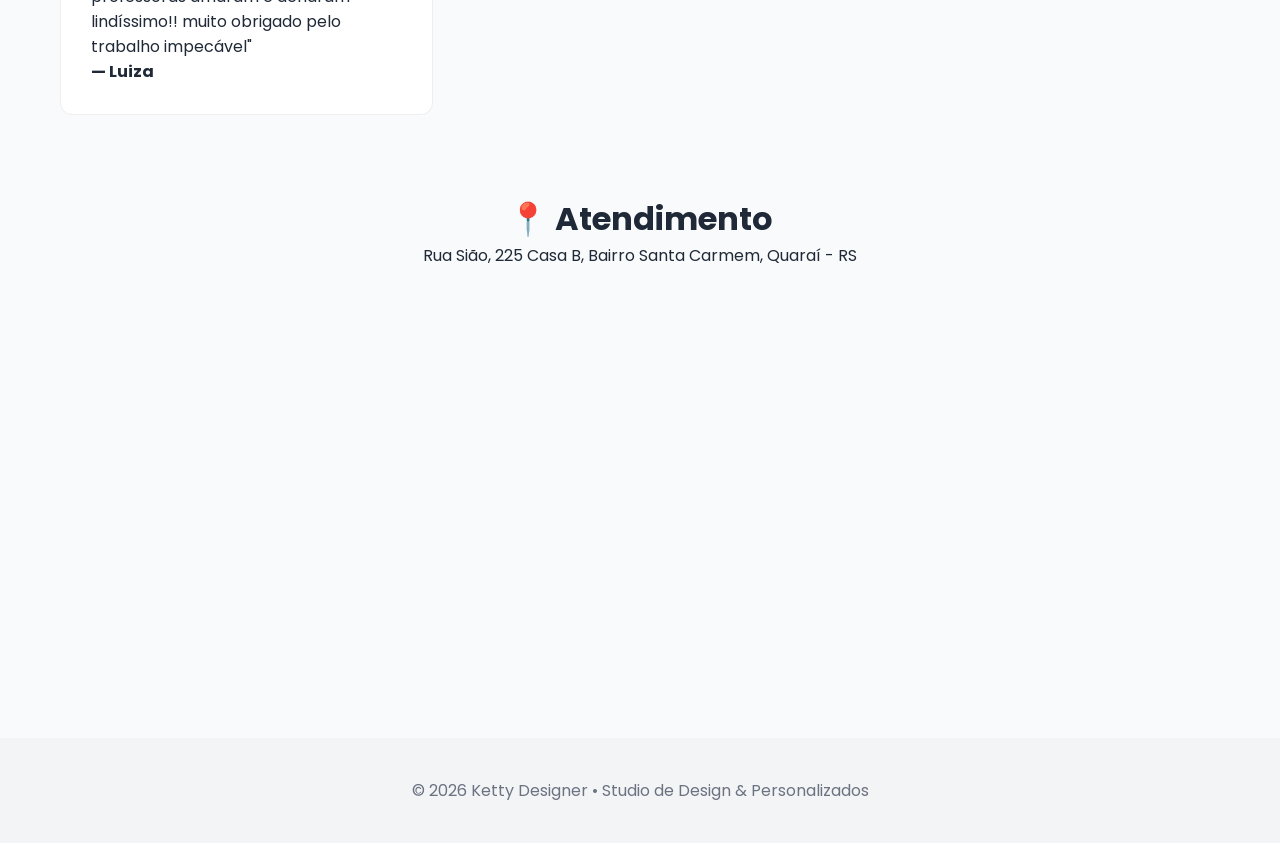
==== commit 432a34b4: "Update index.html" ====
--- a/index.html
+++ b/index.html
@@ -46,6 +46,11 @@
         <p>"Trabalho incrível. Superou todas as minhas expectativas!"</p>
         <h4>— Manu</h4>
       </div>
+      <div class="testimonial-container">
+      <div class="testimonial-card">
+        <p>"oii kety,passando pra avisar que ficou muito lindo o cartãozinho,as professoras amaram e acharam lindíssimo!! muito obrigado pelo trabalho impecável"</p>
+        <h4>— Luiza</h4>
+      </div>
     </div>
   </section>
 
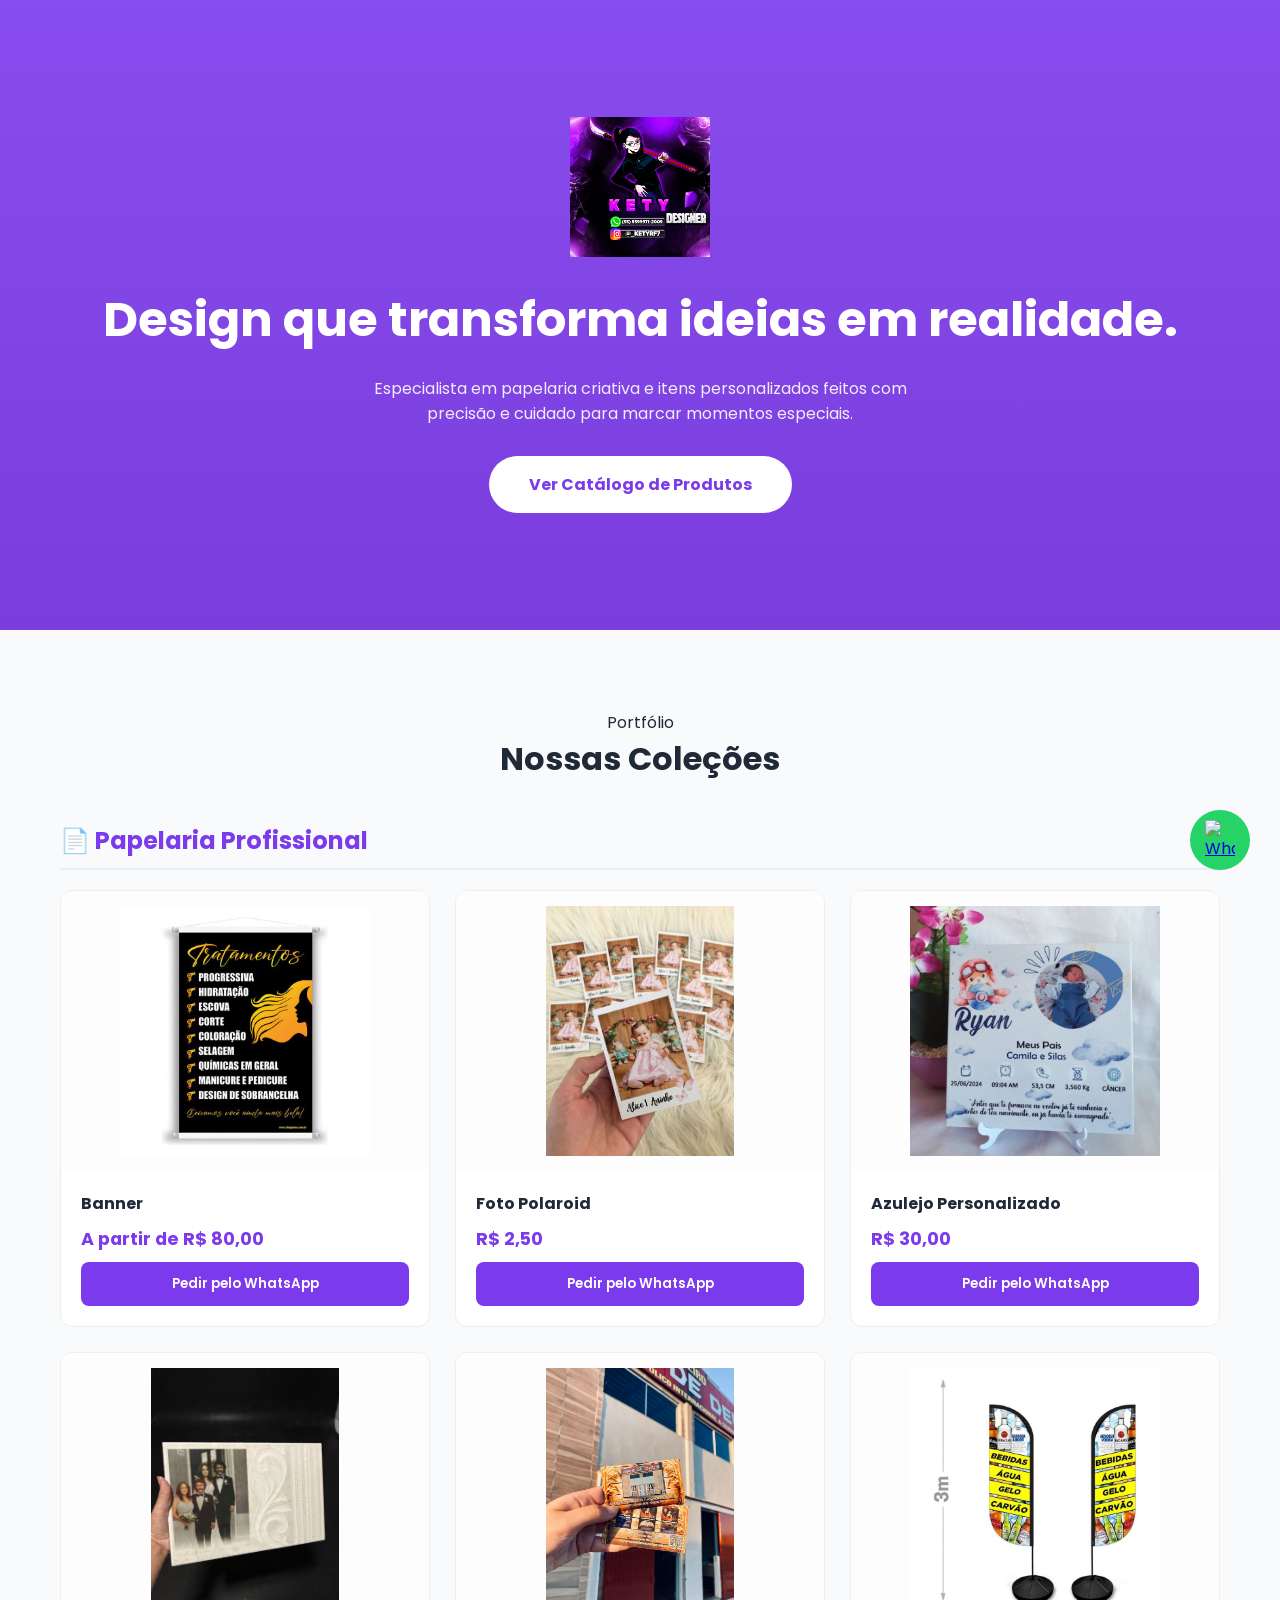
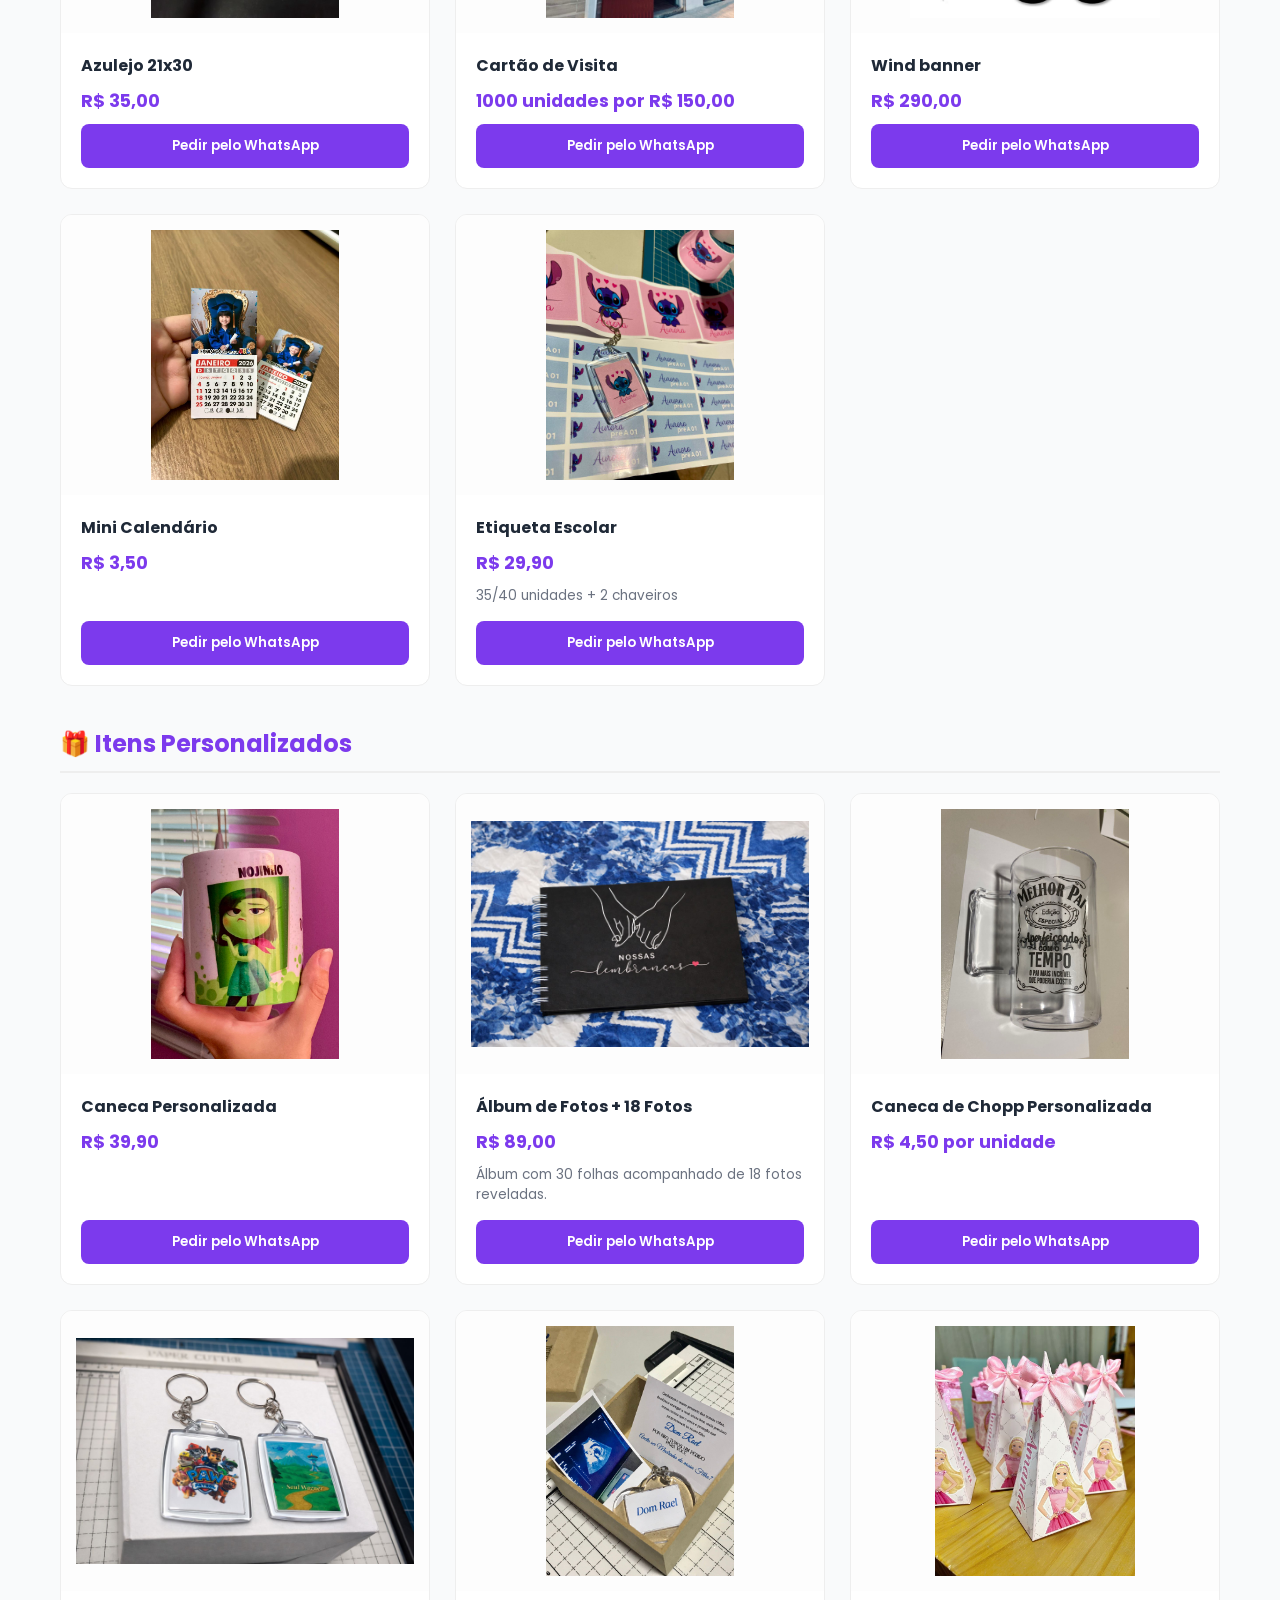
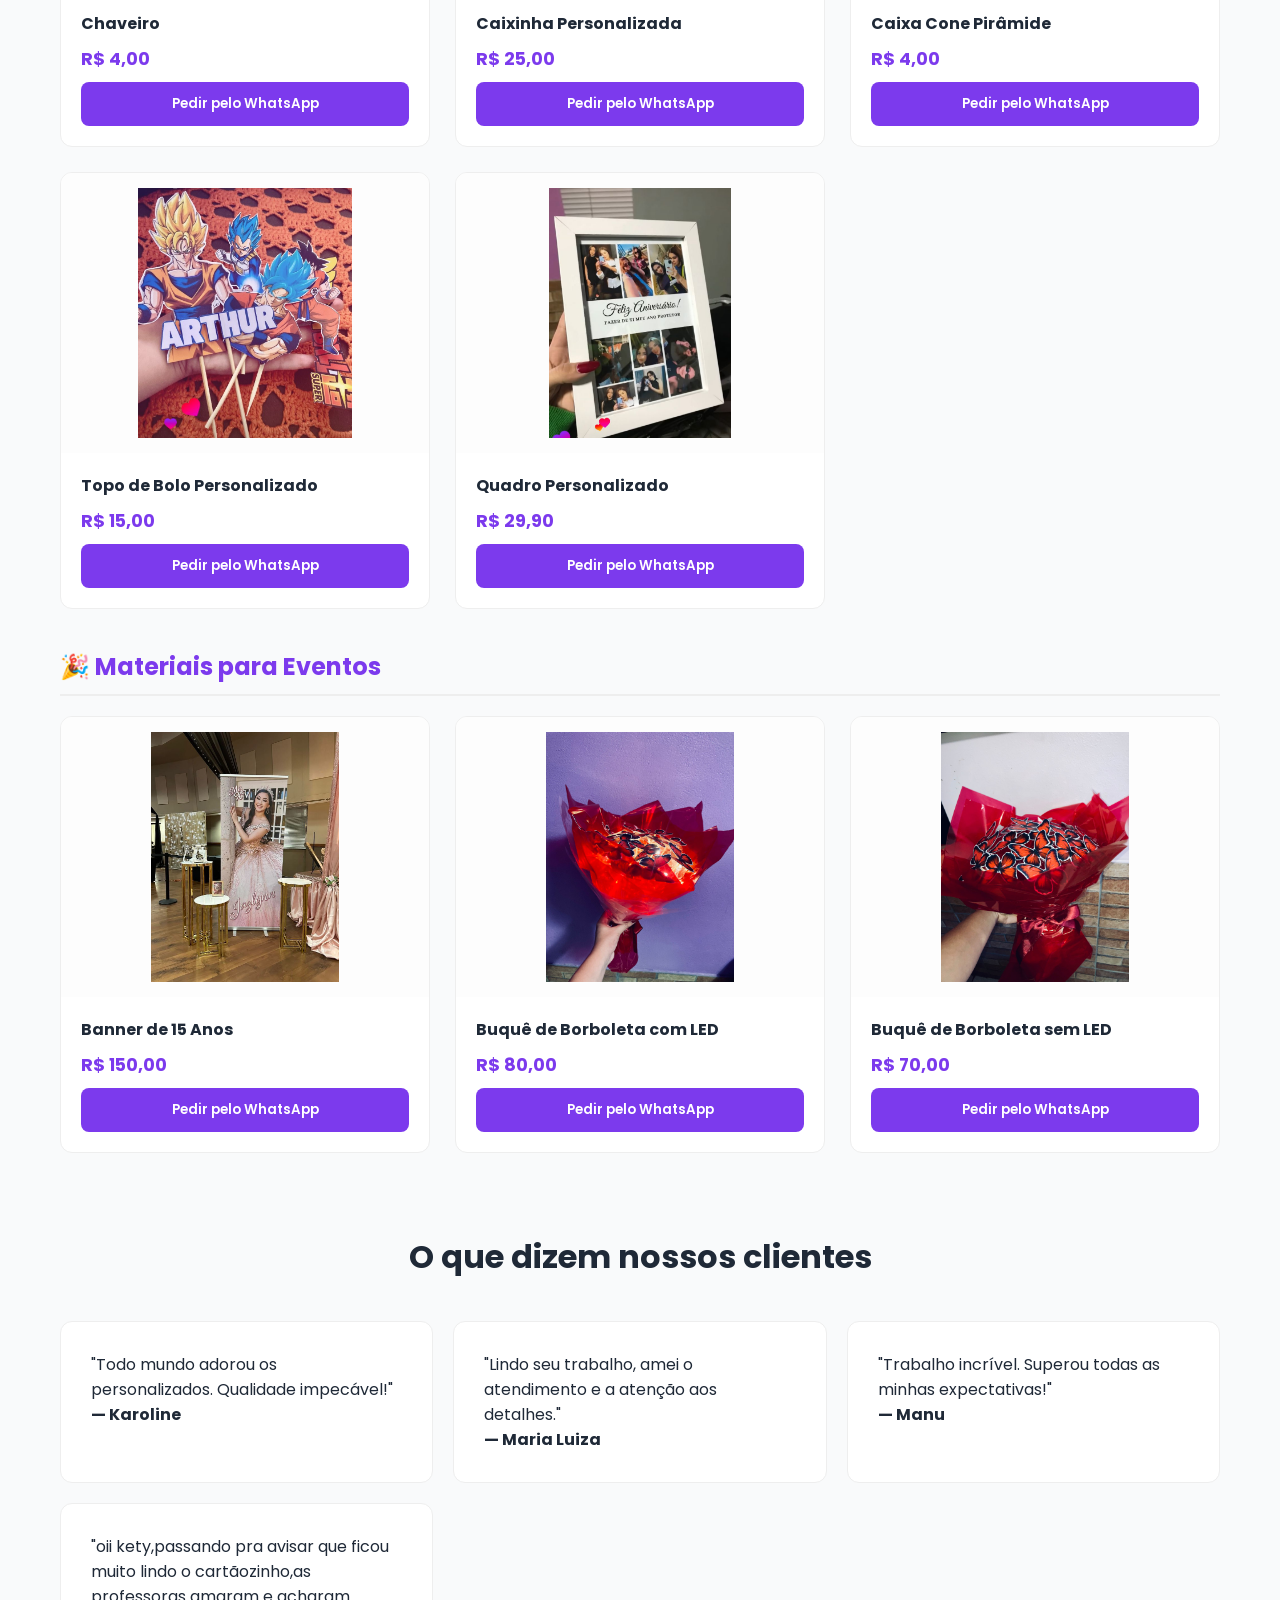
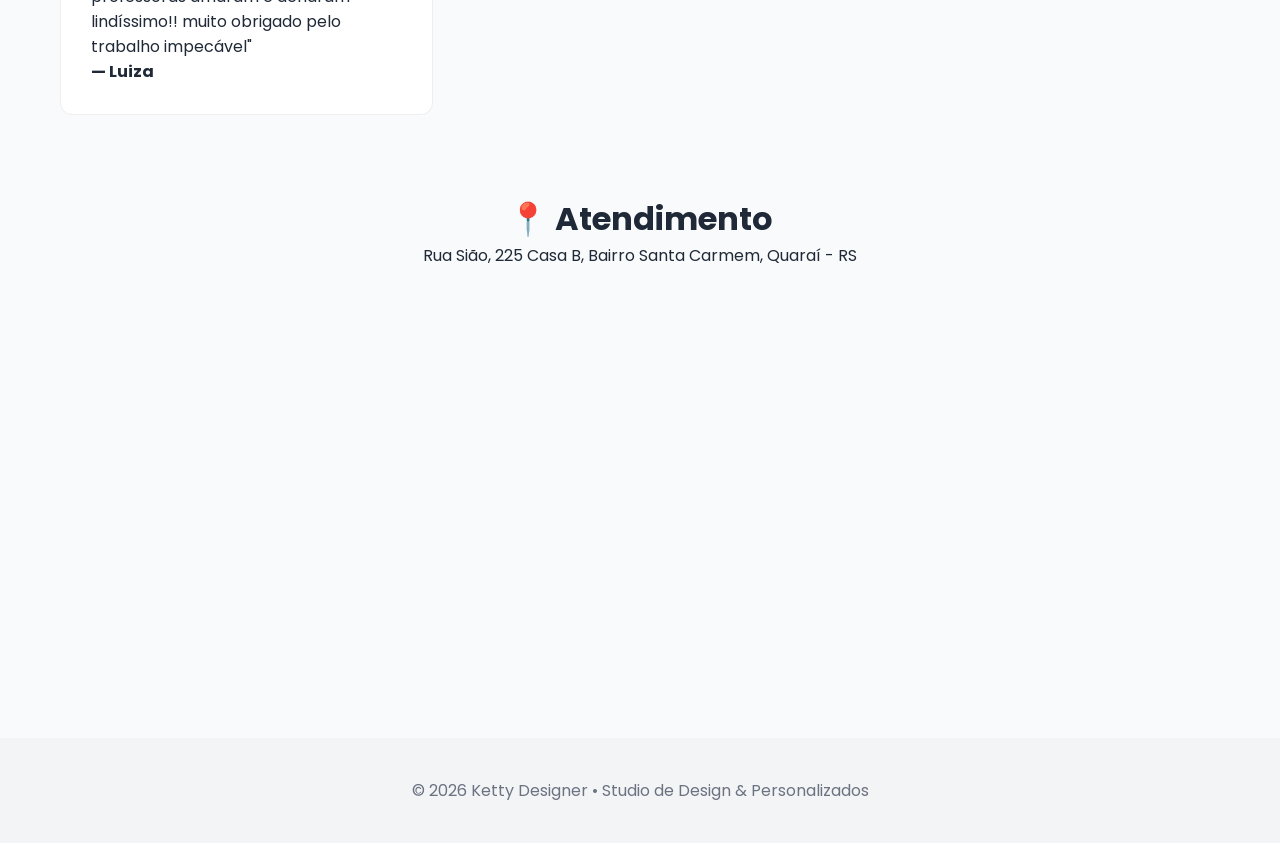
==== commit 411d8d85: "Update index.html" ====
--- a/index.html
+++ b/index.html
@@ -69,7 +69,7 @@
   <p>© 2026 Ketty Designer • Studio de Design & Personalizados</p>
 </footer>
 
-<a href="https://wa.me/5555999712009" target="_blank" class="whatsapp-float">
+<a href="https://wa.me/5524976063666" target="_blank" class="whatsapp-float">
   <img src="https://cdn-icons-png.flaticon.com/512/124/124034.png" alt="WhatsApp">
 </a>
 
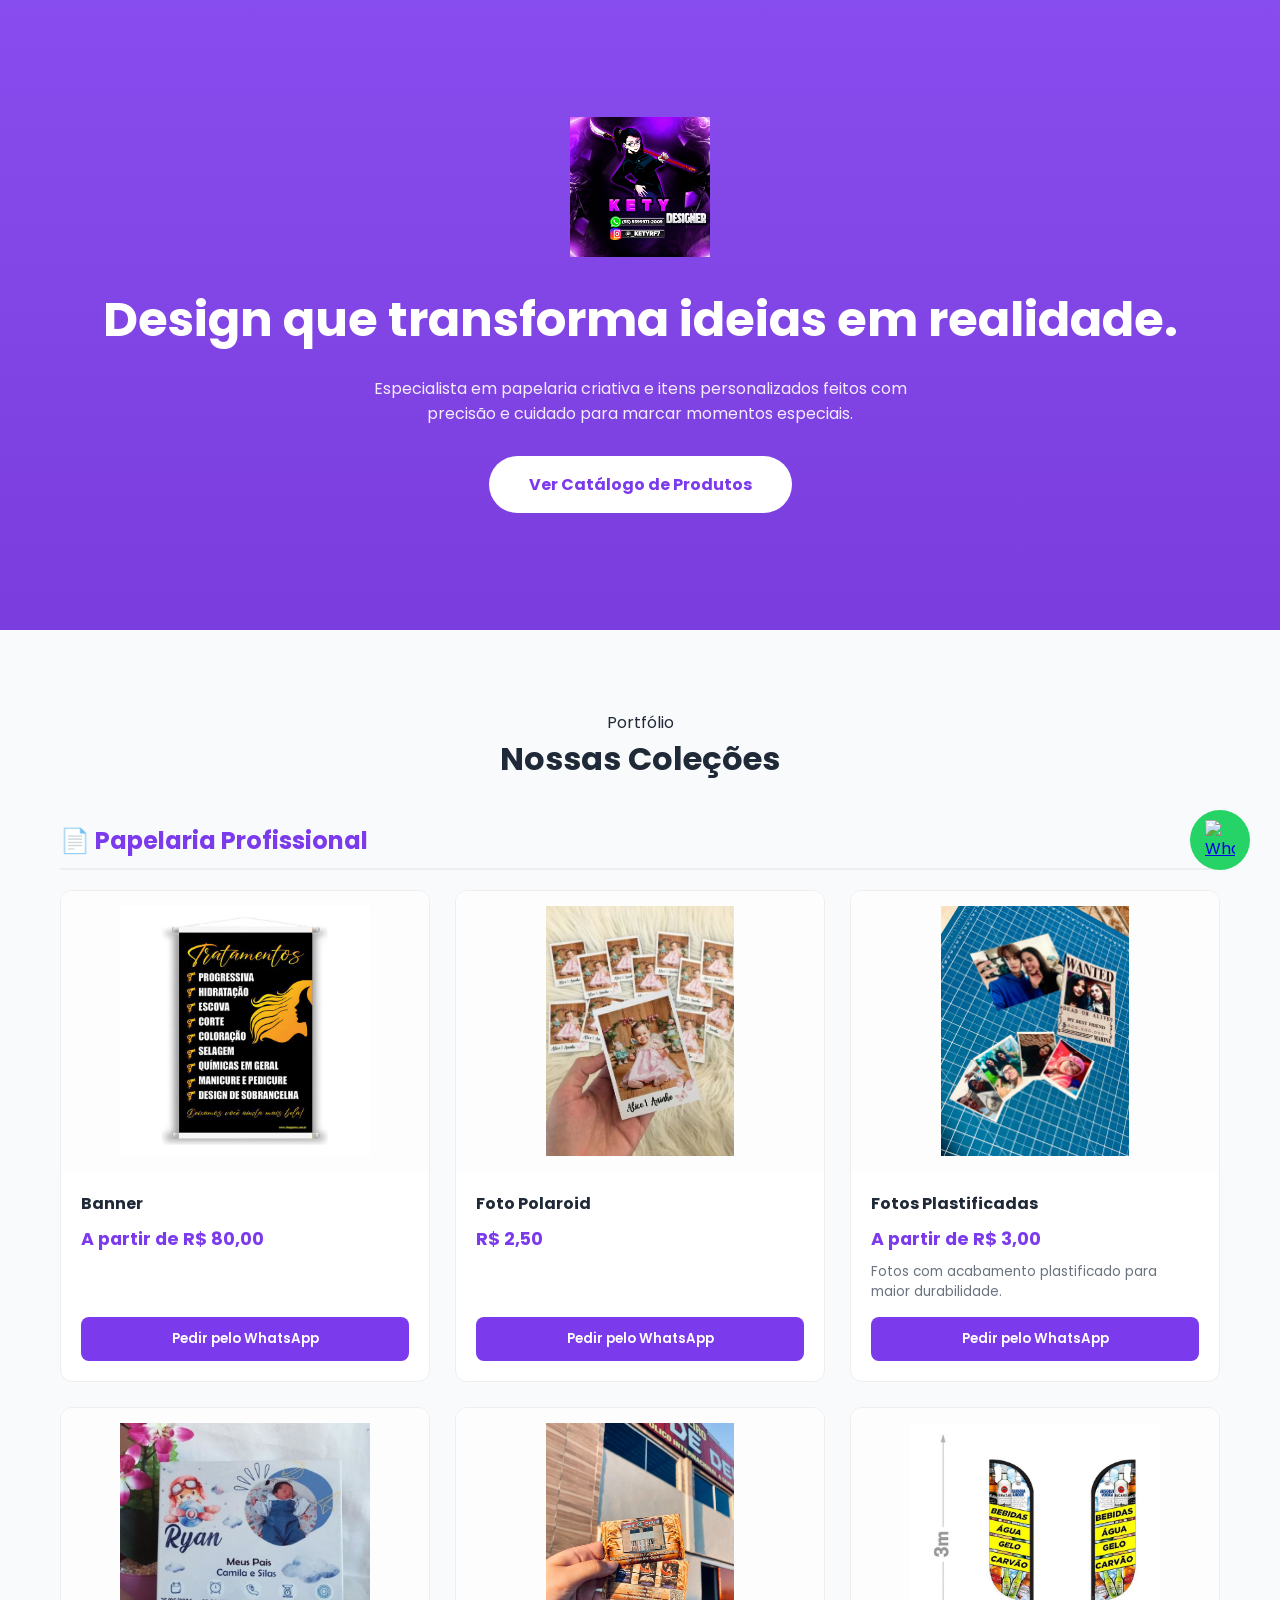
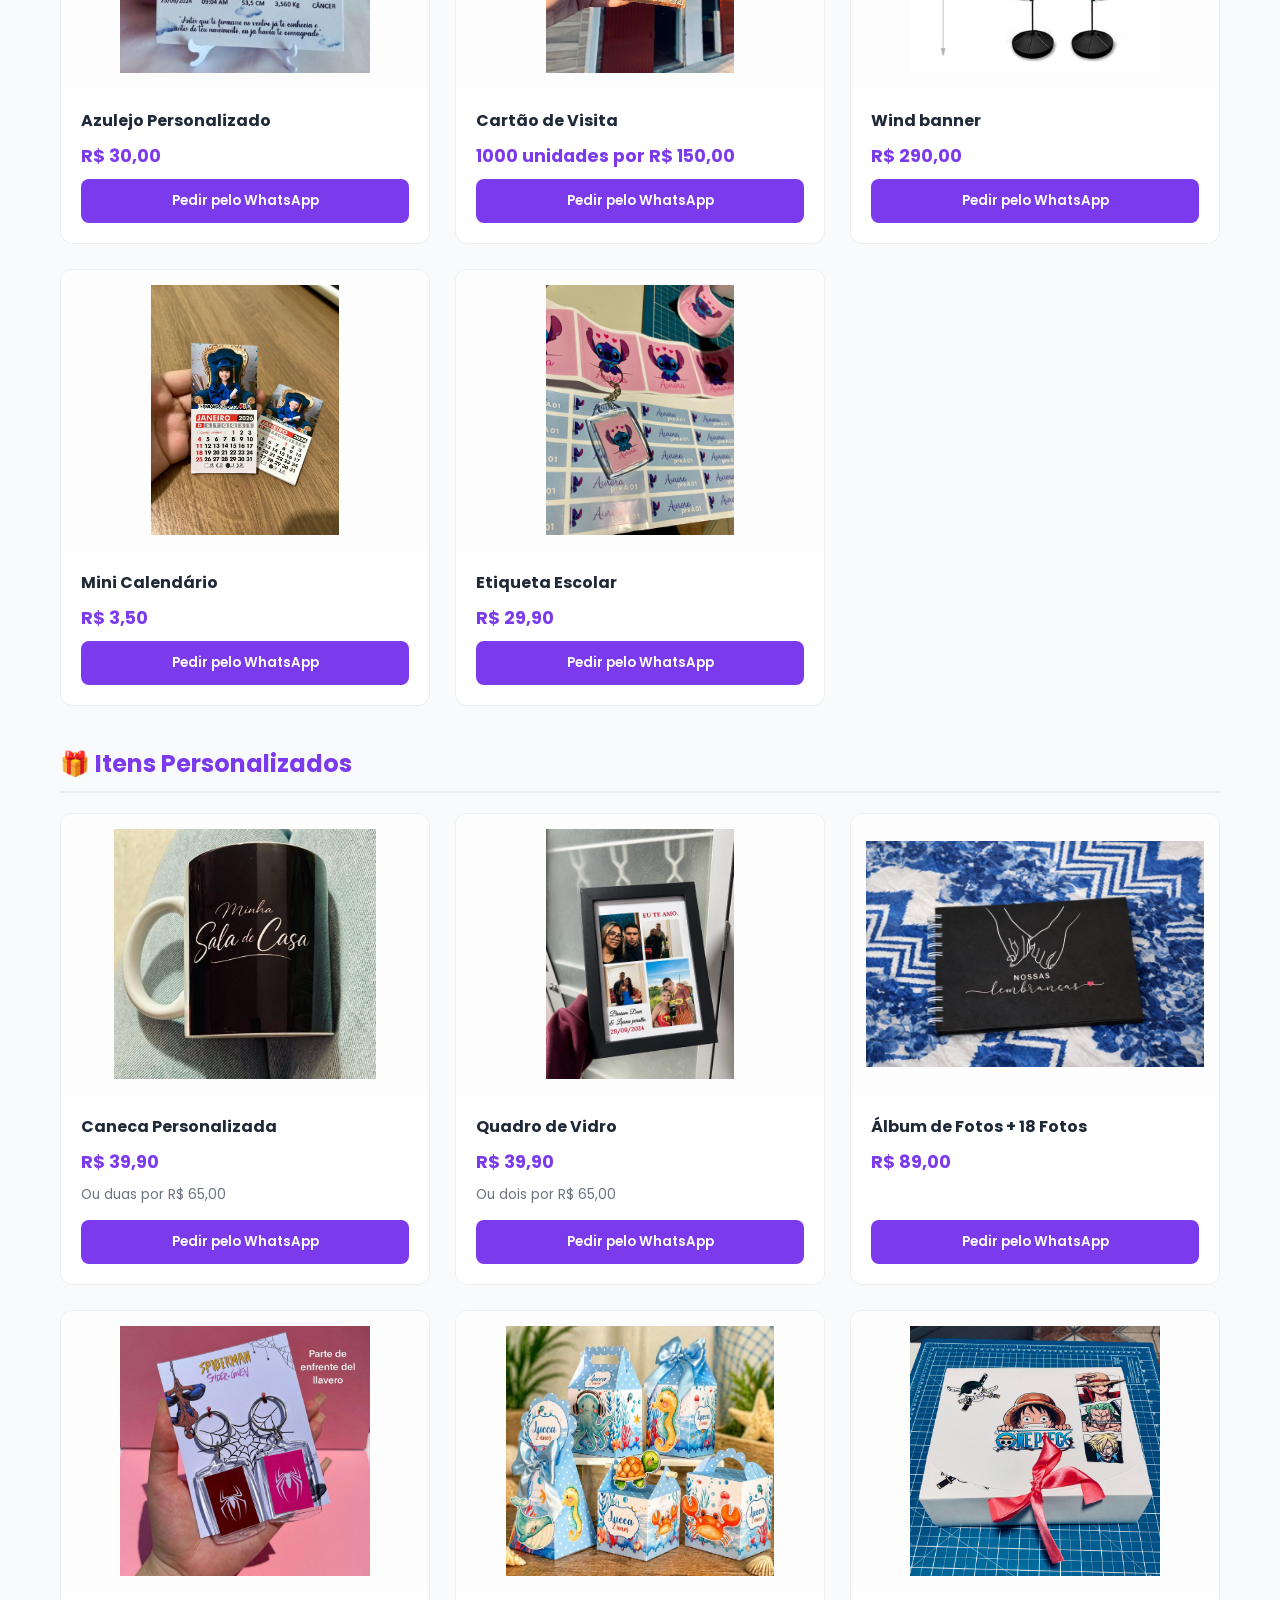
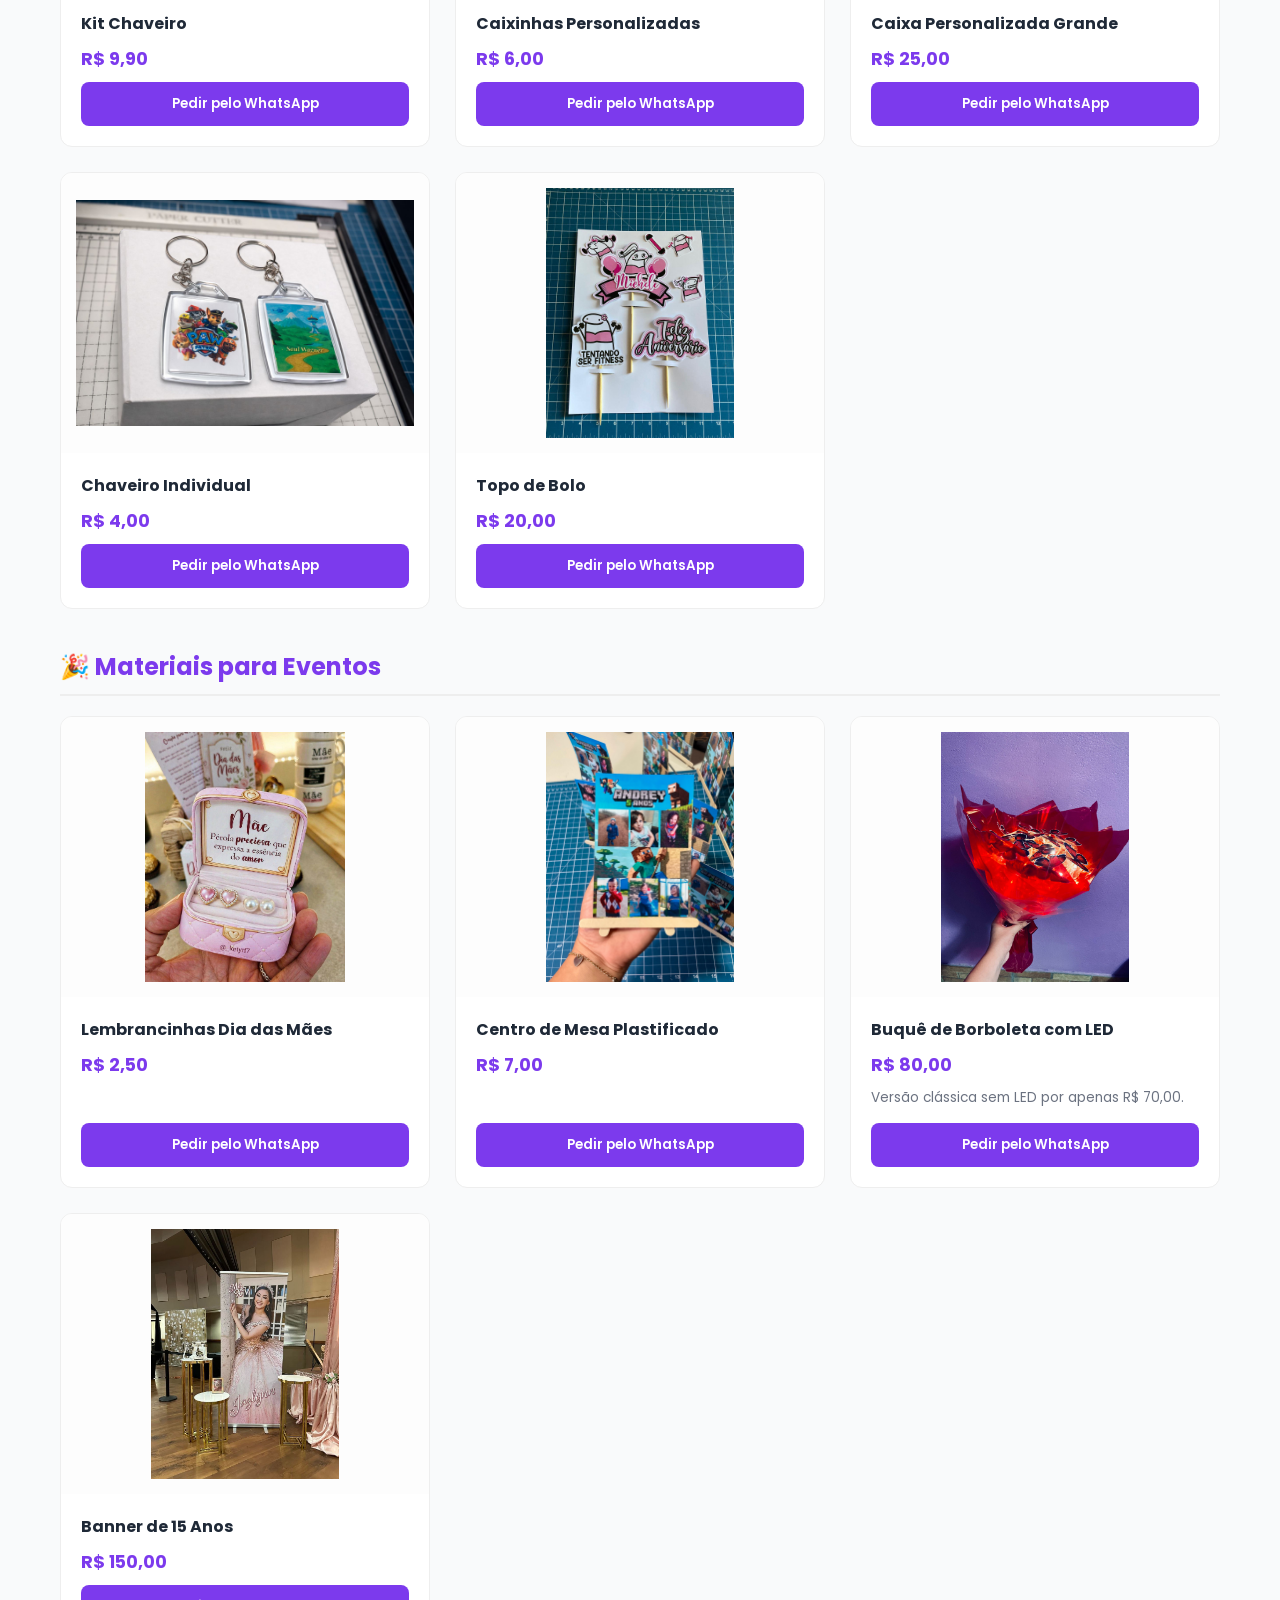
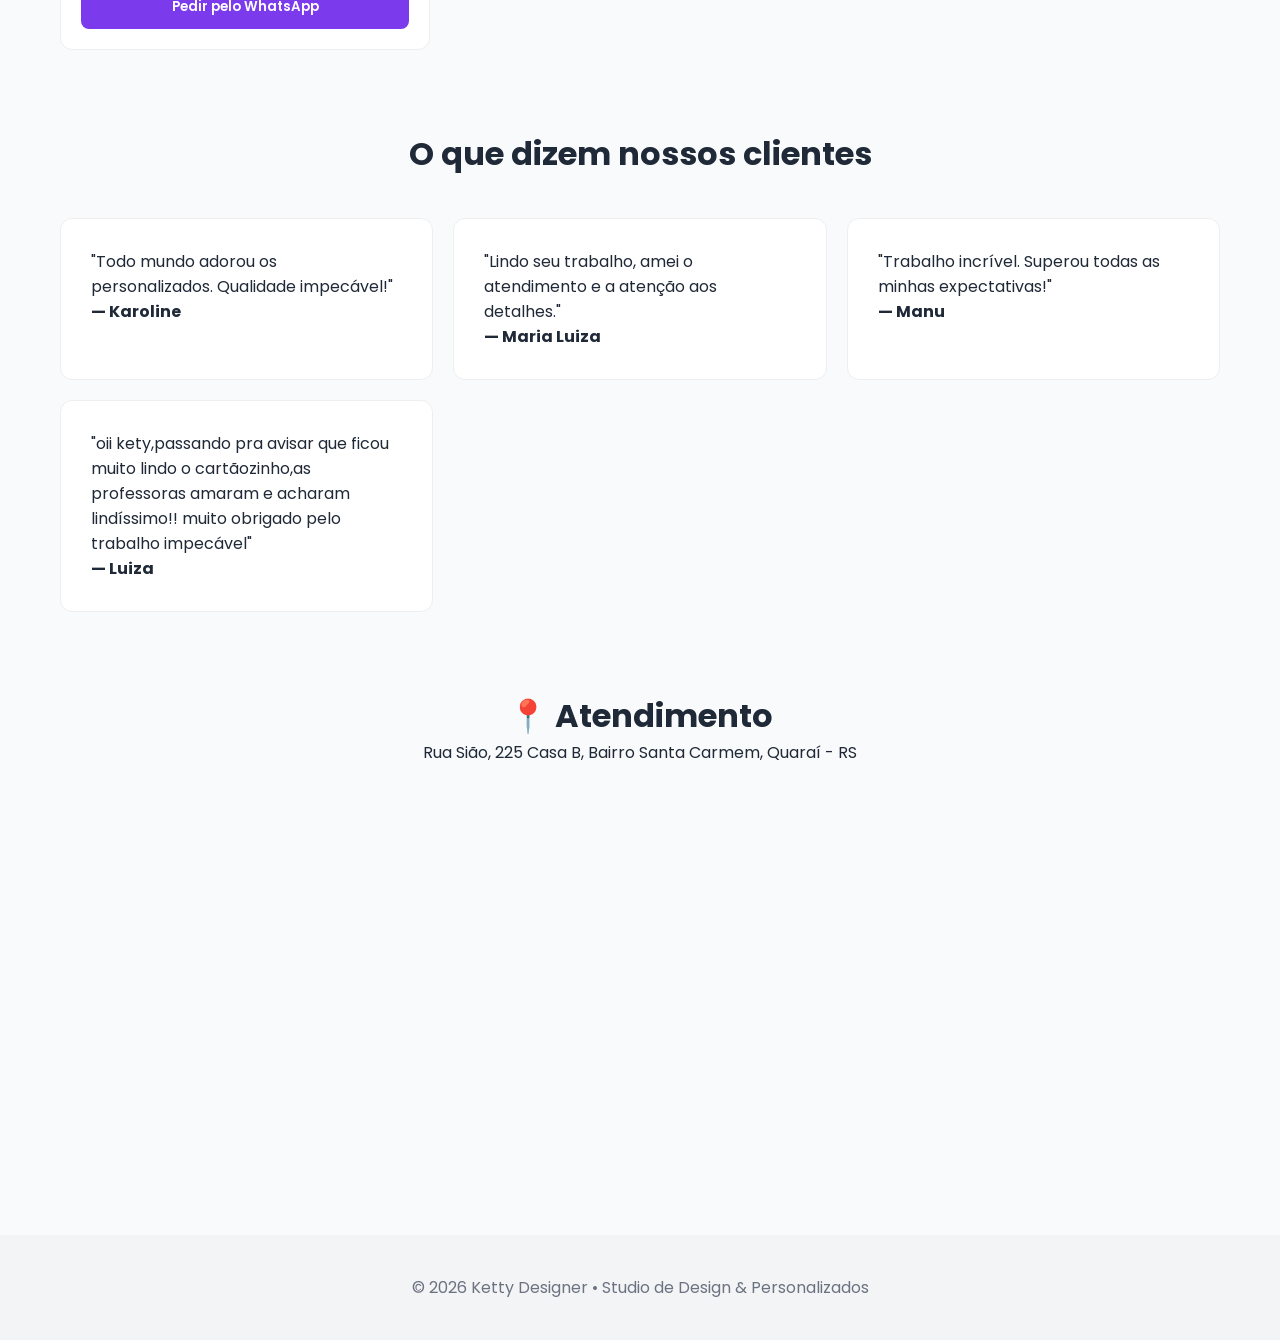
==== commit a8d65a49: "Update index.html" ====
--- a/index.html
+++ b/index.html
@@ -69,7 +69,7 @@
   <p>© 2026 Ketty Designer • Studio de Design & Personalizados</p>
 </footer>
 
-<a href="https://wa.me/5524976063666" target="_blank" class="whatsapp-float">
+<a href="https://wa.me/5555999712009" target="_blank" class="whatsapp-float">
   <img src="https://cdn-icons-png.flaticon.com/512/124/124034.png" alt="WhatsApp">
 </a>
 
